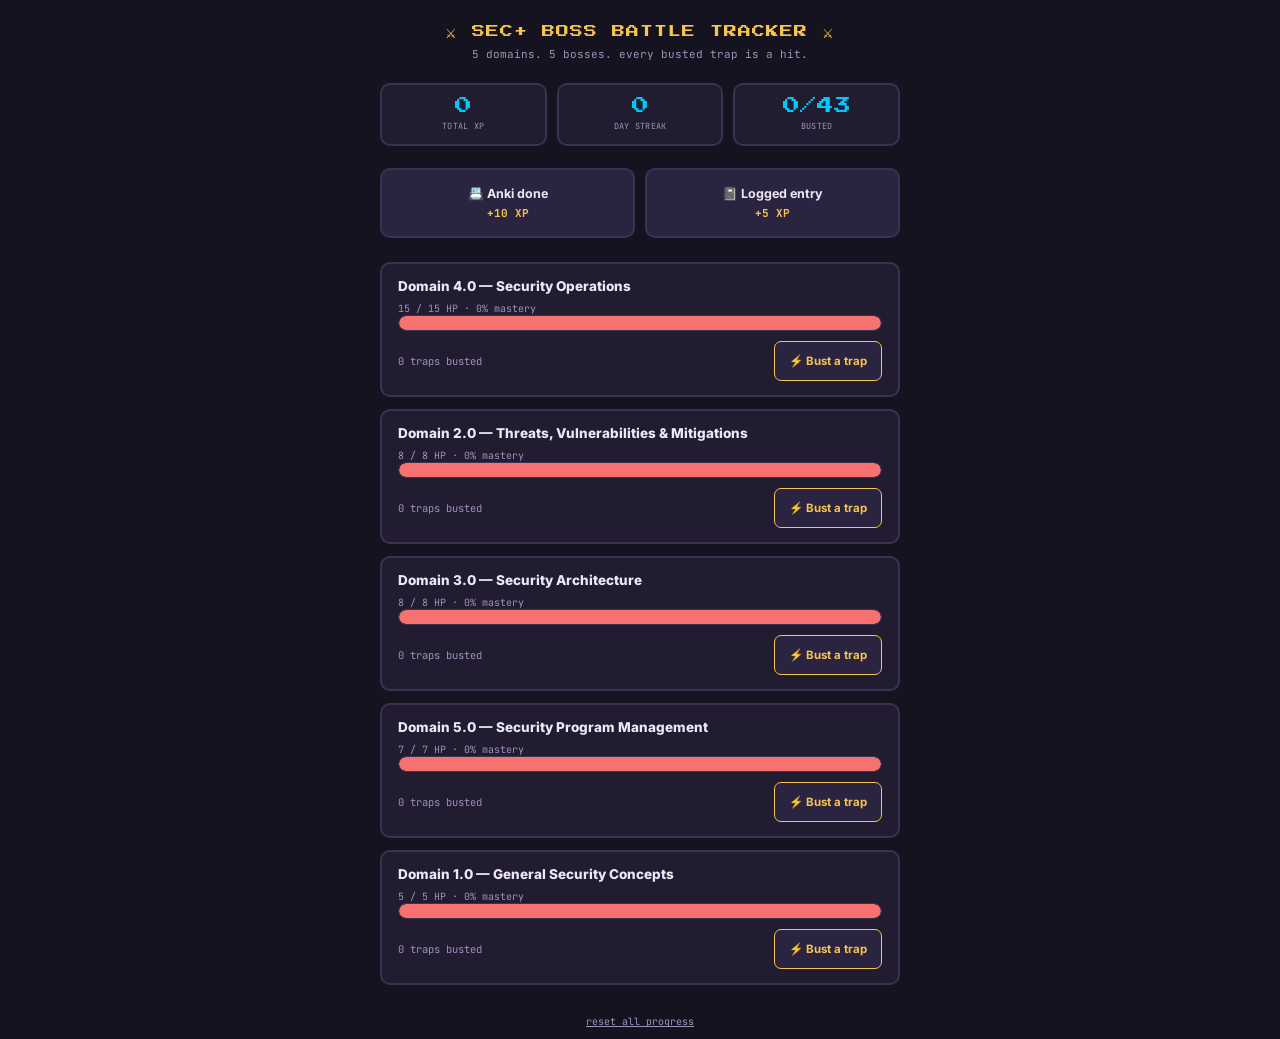
==== boss-tracker/index.html @ 610dfc8f "Add Sec+ Boss Battle Tracker PWA" ====
<!DOCTYPE html>
<html lang="en">
<head>
<meta charset="UTF-8">
<meta name="viewport" content="width=device-width, initial-scale=1, maximum-scale=1, user-scalable=no">
<meta name="theme-color" content="#161320">
<meta name="apple-mobile-web-app-capable" content="yes">
<meta name="apple-mobile-web-app-status-bar-style" content="black-translucent">
<meta name="apple-mobile-web-app-title" content="Sec+ Bosses">
<link rel="manifest" href="manifest.json">
<link rel="apple-touch-icon" href="icon-192.png">
<title>Sec+ Boss Battle Tracker</title>
<style>
  @import url('https://fonts.googleapis.com/css2?family=Press+Start+2P&family=JetBrains+Mono:wght@400;500;700&family=Inter:wght@400;600;700;800&display=swap');

  :root{
    --bg-deep:#161320;
    --panel:#211c30;
    --panel-raised:#2b2440;
    --line:#3a3153;
    --text:#ece7f7;
    --text-dim:#9d93bb;
    --gold:#f5c451;
    --cyan:#00c8ff;
    --hp-green:#4ade80;
    --hp-yellow:#facc15;
    --hp-red:#f87171;
    --pixel:'Press Start 2P', monospace;
    --mono:'JetBrains Mono', monospace;
    --sans:'Inter', sans-serif;
  }
  *{box-sizing:border-box; -webkit-tap-highlight-color:transparent;}
  html,body{height:100%;}
  body{
    margin:0; background:var(--bg-deep); color:var(--text); font-family:var(--sans);
    padding:20px 14px calc(20px + env(safe-area-inset-bottom));
    overscroll-behavior:none;
  }

  .frame{max-width:520px; margin:0 auto;}
  .title{
    font-family:var(--pixel); font-size:13px; color:var(--gold); text-align:center;
    letter-spacing:1px; margin-bottom:4px; line-height:1.8;
  }
  .subtitle{text-align:center; font-family:var(--mono); font-size:11px; color:var(--text-dim); margin-bottom:22px;}

  .stat-row{display:flex; gap:10px; margin-bottom:22px;}
  .stat-box{
    flex:1; background:var(--panel); border:2px solid var(--line); border-radius:10px;
    padding:12px 6px; text-align:center;
  }
  .stat-box .num{font-family:var(--pixel); font-size:17px; color:var(--cyan);}
  .stat-box .lbl{font-family:var(--mono); font-size:8.5px; color:var(--text-dim); margin-top:6px; text-transform:uppercase; letter-spacing:.3px;}

  .actions{display:flex; gap:10px; margin-bottom:24px;}
  .action-btn{
    flex:1; background:var(--panel-raised); border:2px solid var(--line); border-radius:10px;
    color:var(--text); font-family:var(--sans); font-weight:700; font-size:12.5px; padding:16px 8px; cursor:pointer;
    min-height:64px;
  }
  .action-btn:active{border-color:var(--gold); transform:scale(.98);}
  .action-btn .plus{color:var(--gold); font-family:var(--mono); font-size:11px; display:block; margin-top:5px;}

  .boss-list{display:flex; flex-direction:column; gap:12px;}
  .boss{
    background:var(--panel); border:2px solid var(--line); border-radius:10px; padding:14px 16px;
  }
  .boss-head{display:flex; justify-content:space-between; align-items:baseline; margin-bottom:8px; flex-wrap:wrap; gap:6px;}
  .boss-name{font-family:var(--sans); font-weight:800; font-size:13.5px;}
  .boss-sub{font-family:var(--mono); font-size:10px; color:var(--text-dim);}
  .hp-track{
    width:100%; height:16px; background:#120f1c; border-radius:8px; overflow:hidden; border:1px solid var(--line);
    margin-bottom:10px;
  }
  .hp-fill{height:100%; transition:width .4s ease; border-radius:8px;}
  .boss-controls{display:flex; justify-content:space-between; align-items:center;}
  .hp-text{font-family:var(--mono); font-size:10.5px; color:var(--text-dim);}
  .bust-btn{
    background:var(--panel-raised); border:1px solid var(--gold); color:var(--gold); font-family:var(--sans);
    font-weight:700; font-size:11.5px; padding:9px 14px; border-radius:7px; cursor:pointer; min-height:40px;
  }
  .bust-btn:active{background:var(--gold); color:#231a0a;}
  .bust-btn:disabled{opacity:.35; border-color:var(--line); color:var(--text-dim); background:transparent;}
  .defeated-tag{font-family:var(--pixel); font-size:8.5px; color:var(--hp-green); letter-spacing:1px;}

  .flash{animation:flashPulse .5s ease;}
  @keyframes flashPulse{
    0%{box-shadow:0 0 0 0 rgba(245,196,81,.6);}
    100%{box-shadow:0 0 0 12px rgba(245,196,81,0);}
  }

  .reset-row{text-align:center; margin-top:24px; padding-bottom:10px;}
  .reset-link{font-family:var(--mono); font-size:10px; color:var(--text-dim); background:none; border:none; cursor:pointer; text-decoration:underline;}

  .toast{
    position:fixed; bottom:24px; left:50%; transform:translateX(-50%) translateY(20px); opacity:0;
    background:var(--panel-raised); border:2px solid var(--gold); color:var(--gold); font-family:var(--pixel);
    font-size:9.5px; padding:12px 16px; border-radius:8px; transition:.25s; pointer-events:none; z-index:100;
    max-width:88%; text-align:center;
  }
  .toast.show{opacity:1; transform:translateX(-50%) translateY(0);}
</style>
</head>
<body>
<div class="frame">
  <div class="title">⚔ SEC+ BOSS BATTLE TRACKER ⚔</div>
  <div class="subtitle">5 domains. 5 bosses. every busted trap is a hit.</div>

  <div class="stat-row">
    <div class="stat-box"><div class="num" id="xpTotal">0</div><div class="lbl">Total XP</div></div>
    <div class="stat-box"><div class="num" id="streakNum">0</div><div class="lbl">Day Streak</div></div>
    <div class="stat-box"><div class="num" id="bustedTotal">0/43</div><div class="lbl">Busted</div></div>
  </div>

  <div class="actions">
    <button class="action-btn" onclick="logAction('anki')">📇 Anki done<span class="plus">+10 XP</span></button>
    <button class="action-btn" onclick="logAction('obsidian')">📓 Logged entry<span class="plus">+5 XP</span></button>
  </div>

  <div class="boss-list" id="bossList"></div>

  <div class="reset-row">
    <button class="reset-link" onclick="resetProgress()">reset all progress</button>
  </div>
</div>

<div class="toast" id="toast"></div>

<script>
const BOSSES = [
  {id:'d4', name:'Domain 4.0 — Security Operations', maxHp:15},
  {id:'d2', name:'Domain 2.0 — Threats, Vulnerabilities & Mitigations', maxHp:8},
  {id:'d3', name:'Domain 3.0 — Security Architecture', maxHp:8},
  {id:'d5', name:'Domain 5.0 — Security Program Management', maxHp:7},
  {id:'d1', name:'Domain 1.0 — General Security Concepts', maxHp:5},
];

const STORAGE_KEY = 'secplus-boss-tracker-state';

let state = {
  xp: 0,
  busted: {d4:0, d2:0, d3:0, d5:0, d1:0},
  logDates: []
};

function loadState(){
  try{
    const raw = localStorage.getItem(STORAGE_KEY);
    if(raw) state = JSON.parse(raw);
  }catch(e){ /* first run, no saved state */ }
  render();
}
function saveState(){
  try{
    localStorage.setItem(STORAGE_KEY, JSON.stringify(state));
  }catch(e){ console.error('save failed', e); }
}

function todayStr(){ return new Date().toISOString().slice(0,10); }

function computeStreak(){
  if(state.logDates.length === 0) return 0;
  const dates = [...new Set(state.logDates)].sort().reverse();
  let streak = 0;
  let cursor = new Date();
  for(let i=0;i<dates.length;i++){
    const expected = cursor.toISOString().slice(0,10);
    if(dates[i] === expected){
      streak++;
      cursor.setDate(cursor.getDate()-1);
    } else {
      break;
    }
  }
  return streak;
}

function showToast(msg){
  const t = document.getElementById('toast');
  t.textContent = msg;
  t.classList.add('show');
  setTimeout(()=>t.classList.remove('show'), 1500);
}

function logAction(type){
  const xpGain = type === 'anki' ? 10 : 5;
  state.xp += xpGain;
  state.logDates.push(todayStr());
  saveState();
  render();
  showToast(`+${xpGain} XP EARNED`);
  if(navigator.vibrate) navigator.vibrate(15);
}

function bustTrap(bossId){
  const boss = BOSSES.find(b=>b.id===bossId);
  if(state.busted[bossId] < boss.maxHp){
    state.busted[bossId]++;
    state.xp += 3;
    saveState();
    render(true, bossId);
    showToast('TRAP BUSTED! +3 XP');
    if(navigator.vibrate) navigator.vibrate([15,30,15]);
  }
}

function resetProgress(){
  if(!confirm('Reset all XP, streak, and boss progress? This cannot be undone.')) return;
  state = { xp:0, busted:{d4:0,d2:0,d3:0,d5:0,d1:0}, logDates:[] };
  saveState();
  render();
}

function hpColor(pct){
  if(pct >= 60) return 'var(--hp-red)';
  if(pct >= 25) return 'var(--hp-yellow)';
  return 'var(--hp-green)';
}

function render(flash, flashBoss){
  document.getElementById('xpTotal').textContent = state.xp;
  document.getElementById('streakNum').textContent = computeStreak();
  const totalBusted = Object.values(state.busted).reduce((a,b)=>a+b,0);
  const totalMax = BOSSES.reduce((a,b)=>a+b.maxHp,0);
  document.getElementById('bustedTotal').textContent = `${totalBusted}/${totalMax}`;

  const list = document.getElementById('bossList');
  list.innerHTML = '';
  BOSSES.forEach(boss=>{
    const busted = state.busted[boss.id];
    const hpRemaining = boss.maxHp - busted;
    const pctRemaining = (hpRemaining / boss.maxHp) * 100;
    const defeated = hpRemaining <= 0;

    const div = document.createElement('div');
    div.className = 'boss' + (flashBoss === boss.id ? ' flash' : '');
    div.innerHTML = `
      <div class="boss-head">
        <span class="boss-name">${boss.name}</span>
        ${defeated ? '<span class="defeated-tag">DEFEATED</span>' : ''}
      </div>
      <div class="boss-sub">${hpRemaining} / ${boss.maxHp} HP · ${Math.round((busted/boss.maxHp)*100)}% mastery</div>
      <div class="hp-track"><div class="hp-fill" style="width:${pctRemaining}%; background:${hpColor(pctRemaining)}"></div></div>
      <div class="boss-controls">
        <span class="hp-text">${busted} traps busted</span>
        <button class="bust-btn" ${defeated?'disabled':''} onclick="bustTrap('${boss.id}')">⚡ Bust a trap</button>
      </div>
    `;
    list.appendChild(div);
  });
}

loadState();

if('serviceWorker' in navigator){
  window.addEventListener('load', ()=>{
    navigator.serviceWorker.register('sw.js').catch(()=>{});
  });
}
</script>
</body>
</html>
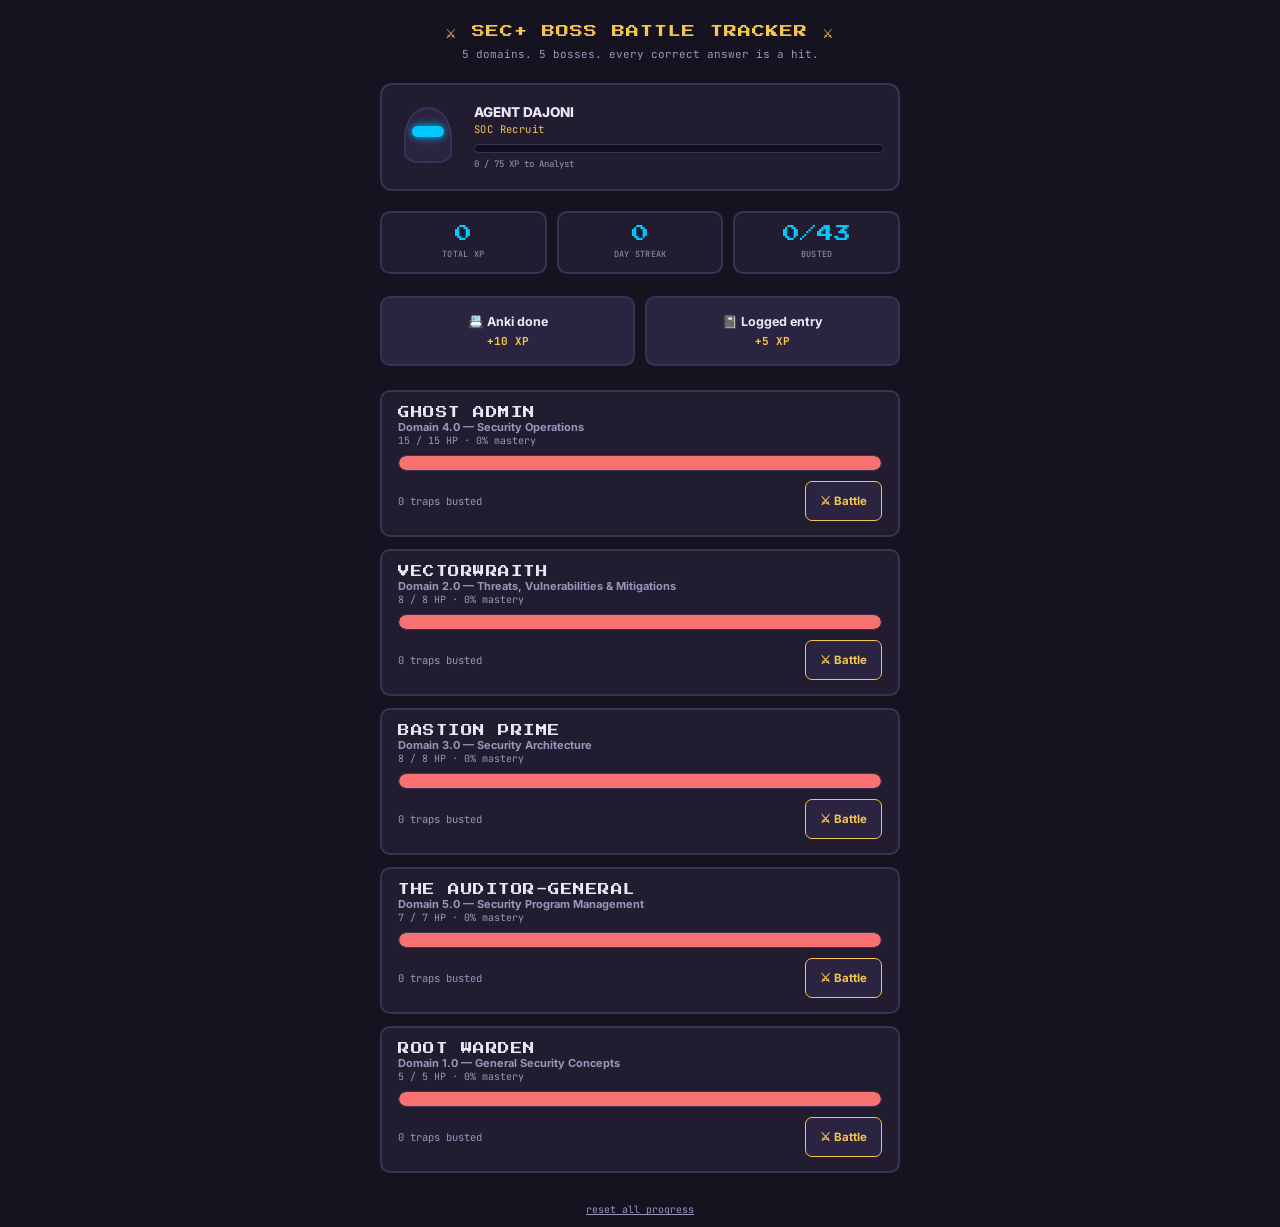
==== commit cf6b3c46: "Add character, named bosses, and quiz-driven battle mode - question_bank.json: 90 SY0-701 practice q" ====
--- a/boss-tracker/index.html
+++ b/boss-tracker/index.html
@@ -44,6 +44,47 @@
   }
   .subtitle{text-align:center; font-family:var(--mono); font-size:11px; color:var(--text-dim); margin-bottom:22px;}
 
+  /* ---------- Character panel ---------- */
+  .char-panel{
+    display:flex; align-items:center; gap:14px; background:var(--panel); border:2px solid var(--line);
+    border-radius:12px; padding:14px; margin-bottom:20px;
+  }
+  .avatar-wrap{width:64px; height:76px; position:relative; flex-shrink:0;}
+  .avatar{width:100%; height:100%; position:relative;}
+  .avatar .cape{
+    position:absolute; top:12px; left:-8px; width:80px; height:58px;
+    background:linear-gradient(180deg, var(--gold), rgba(245,196,81,0));
+    clip-path:polygon(22% 0%, 78% 0%, 100% 100%, 0% 100%);
+    opacity:0; transition:opacity .35s; z-index:0;
+  }
+  .avatar .hood{
+    position:absolute; top:8px; left:8px; width:48px; height:56px; background:var(--panel-raised);
+    border:2px solid var(--line); border-radius:24px 24px 14px 14px / 30px 30px 10px 10px; z-index:1;
+  }
+  .avatar .visor{
+    position:absolute; top:27px; left:16px; width:32px; height:11px; background:var(--cyan);
+    border-radius:6px; box-shadow:0 0 8px var(--cyan); z-index:2; transition:.3s;
+  }
+  .avatar .badge{
+    position:absolute; bottom:15px; left:26px; width:12px; height:12px; background:var(--gold);
+    border-radius:2px; transform:rotate(45deg); opacity:0; box-shadow:0 0 6px var(--gold); z-index:2; transition:.3s;
+  }
+  .avatar.rank-analyst .badge,
+  .avatar.rank-sentinel .badge,
+  .avatar.rank-full .badge{opacity:1;}
+  .avatar.rank-sentinel .cape,
+  .avatar.rank-full .cape{opacity:.85;}
+  .avatar.rank-sentinel .visor{background:var(--gold); box-shadow:0 0 10px var(--gold);}
+  .avatar.rank-full .visor{background:var(--hp-green); box-shadow:0 0 12px var(--hp-green);}
+  .avatar.rank-full .cape{opacity:1;}
+
+  .char-info{flex:1; min-width:0;}
+  .char-name{font-family:var(--sans); font-weight:800; font-size:13.5px;}
+  .char-rank{font-family:var(--mono); font-size:10.5px; color:var(--gold); margin-top:2px; margin-bottom:8px; letter-spacing:.4px;}
+  .xp-track{width:100%; height:9px; background:#120f1c; border-radius:5px; overflow:hidden; border:1px solid var(--line);}
+  .xp-fill{height:100%; background:var(--cyan); transition:width .4s ease;}
+  .xp-caption{font-family:var(--mono); font-size:9px; color:var(--text-dim); margin-top:5px;}
+
   .stat-row{display:flex; gap:10px; margin-bottom:22px;}
   .stat-box{
     flex:1; background:var(--panel); border:2px solid var(--line); border-radius:10px;
@@ -63,11 +104,13 @@
 
   .boss-list{display:flex; flex-direction:column; gap:12px;}
   .boss{
-    background:var(--panel); border:2px solid var(--line); border-radius:10px; padding:14px 16px;
-  }
-  .boss-head{display:flex; justify-content:space-between; align-items:baseline; margin-bottom:8px; flex-wrap:wrap; gap:6px;}
-  .boss-name{font-family:var(--sans); font-weight:800; font-size:13.5px;}
-  .boss-sub{font-family:var(--mono); font-size:10px; color:var(--text-dim);}
+    background:var(--panel); border:2px solid var(--line); border-radius:10px; padding:14px 16px; cursor:pointer;
+  }
+  .boss:active{border-color:var(--gold);}
+  .boss-head{display:flex; justify-content:space-between; align-items:baseline; margin-bottom:2px; flex-wrap:wrap; gap:6px;}
+  .boss-title{font-family:var(--pixel); font-weight:400; font-size:11.5px; color:var(--text); letter-spacing:.5px;}
+  .boss-name{font-family:var(--sans); font-weight:700; font-size:11px; color:var(--text-dim);}
+  .boss-sub{font-family:var(--mono); font-size:10px; color:var(--text-dim); margin-bottom:8px;}
   .hp-track{
     width:100%; height:16px; background:#120f1c; border-radius:8px; overflow:hidden; border:1px solid var(--line);
     margin-bottom:10px;
@@ -80,7 +123,6 @@
     font-weight:700; font-size:11.5px; padding:9px 14px; border-radius:7px; cursor:pointer; min-height:40px;
   }
   .bust-btn:active{background:var(--gold); color:#231a0a;}
-  .bust-btn:disabled{opacity:.35; border-color:var(--line); color:var(--text-dim); background:transparent;}
   .defeated-tag{font-family:var(--pixel); font-size:8.5px; color:var(--hp-green); letter-spacing:1px;}
 
   .flash{animation:flashPulse .5s ease;}
@@ -99,12 +141,92 @@
     max-width:88%; text-align:center;
   }
   .toast.show{opacity:1; transform:translateX(-50%) translateY(0);}
+
+  /* ---------- Battle modal ---------- */
+  .modal-overlay{
+    position:fixed; inset:0; background:rgba(10,8,16,.86); display:flex; align-items:center; justify-content:center;
+    z-index:200; padding:16px; opacity:0; pointer-events:none; transition:opacity .2s;
+  }
+  .modal-overlay.show{opacity:1; pointer-events:auto;}
+  .battle-modal{
+    background:var(--panel); border:2px solid var(--gold); border-radius:14px; max-width:480px; width:100%;
+    max-height:88vh; overflow-y:auto; padding:20px; position:relative;
+  }
+  .modal-close{
+    position:absolute; top:10px; right:10px; background:none; border:none; color:var(--text-dim);
+    font-family:var(--mono); font-size:18px; cursor:pointer; padding:6px 10px; line-height:1;
+  }
+  .modal-close:active{color:var(--gold);}
+
+  .battle-boss-title{font-family:var(--pixel); font-size:13px; color:var(--gold); margin-bottom:6px; padding-right:24px;}
+  .battle-boss-sub{font-family:var(--mono); font-size:10px; color:var(--text-dim); margin-bottom:16px;}
+  .battle-hp-track{width:100%; height:14px; background:#120f1c; border-radius:7px; overflow:hidden; border:1px solid var(--line); margin-bottom:18px;}
+  .battle-hp-fill{height:100%; transition:width .4s ease;}
+
+  .flavor-text{font-family:var(--sans); font-size:13.5px; line-height:1.6; color:var(--text); margin-bottom:20px; font-style:italic;}
+  .engage-btn{
+    width:100%; background:var(--gold); color:#231a0a; border:none; border-radius:9px; font-family:var(--sans);
+    font-weight:800; font-size:13.5px; padding:14px; cursor:pointer;
+  }
+  .engage-btn:active{transform:scale(.98);}
+
+  .q-text{font-family:var(--sans); font-weight:700; font-size:14px; line-height:1.5; margin-bottom:16px;}
+  .q-options{display:flex; flex-direction:column; gap:9px;}
+  .q-opt{
+    background:var(--panel-raised); border:2px solid var(--line); border-radius:9px; color:var(--text);
+    font-family:var(--sans); font-size:12.5px; text-align:left; padding:12px 14px; cursor:pointer; min-height:44px;
+  }
+  .q-opt:active{border-color:var(--gold);}
+  .q-opt.correct{border-color:var(--hp-green); background:rgba(74,222,128,.12); color:var(--hp-green);}
+  .q-opt.incorrect{border-color:var(--hp-red); background:rgba(248,113,113,.12); color:var(--hp-red);}
+  .q-opt:disabled{cursor:default;}
+  .q-meta{font-family:var(--mono); font-size:9.5px; color:var(--text-dim); margin-top:14px; text-align:center;}
+
+  .defeat-banner{
+    font-family:var(--pixel); font-size:12px; color:var(--hp-green); text-align:center; letter-spacing:1px;
+    border:2px solid var(--hp-green); border-radius:9px; padding:14px; margin-bottom:16px; background:rgba(74,222,128,.08);
+  }
+  .briefing-head{
+    font-family:var(--pixel); font-size:10.5px; letter-spacing:.5px; margin-bottom:10px;
+  }
+  .briefing-head.hit{color:var(--hp-green);}
+  .briefing-head.miss{color:var(--hp-red);}
+  .briefing-card{
+    background:var(--panel-raised); border:1px solid var(--line); border-radius:10px; padding:14px 16px; margin-bottom:18px;
+  }
+  .briefing-lede{font-family:var(--sans); font-size:12px; color:var(--text-dim); font-style:italic; margin-bottom:10px;}
+  .briefing-answer{font-family:var(--mono); font-size:11px; color:var(--gold); margin-bottom:8px;}
+  .briefing-why{font-family:var(--sans); font-size:13px; line-height:1.55;}
+  .xp-pill{
+    display:inline-block; font-family:var(--mono); font-size:10.5px; color:var(--cyan); background:rgba(0,200,255,.1);
+    border:1px solid var(--cyan); border-radius:20px; padding:4px 10px; margin-bottom:14px;
+  }
+  .continue-btn{
+    width:100%; background:var(--panel-raised); border:2px solid var(--gold); color:var(--gold); border-radius:9px;
+    font-family:var(--sans); font-weight:800; font-size:13px; padding:13px; cursor:pointer;
+  }
+  .continue-btn:active{background:var(--gold); color:#231a0a;}
 </style>
 </head>
 <body>
 <div class="frame">
   <div class="title">⚔ SEC+ BOSS BATTLE TRACKER ⚔</div>
-  <div class="subtitle">5 domains. 5 bosses. every busted trap is a hit.</div>
+  <div class="subtitle">5 domains. 5 bosses. every correct answer is a hit.</div>
+
+  <div class="char-panel">
+    <div class="avatar-wrap"><div class="avatar" id="avatar">
+      <div class="cape"></div>
+      <div class="hood"></div>
+      <div class="visor"></div>
+      <div class="badge"></div>
+    </div></div>
+    <div class="char-info">
+      <div class="char-name">AGENT DAJONI</div>
+      <div class="char-rank" id="charRank">SOC Recruit</div>
+      <div class="xp-track"><div class="xp-fill" id="xpFill"></div></div>
+      <div class="xp-caption" id="xpCaption"></div>
+    </div>
+  </div>
 
   <div class="stat-row">
     <div class="stat-box"><div class="num" id="xpTotal">0</div><div class="lbl">Total XP</div></div>
@@ -126,29 +248,61 @@
 
 <div class="toast" id="toast"></div>
 
+<div class="modal-overlay" id="battleOverlay">
+  <div class="battle-modal" id="battleModal">
+    <button class="modal-close" onclick="closeBattle()">✕</button>
+    <div id="battleContent"></div>
+  </div>
+</div>
+
 <script>
 const BOSSES = [
-  {id:'d4', name:'Domain 4.0 — Security Operations', maxHp:15},
-  {id:'d2', name:'Domain 2.0 — Threats, Vulnerabilities & Mitigations', maxHp:8},
-  {id:'d3', name:'Domain 3.0 — Security Architecture', maxHp:8},
-  {id:'d5', name:'Domain 5.0 — Security Program Management', maxHp:7},
-  {id:'d1', name:'Domain 1.0 — General Security Concepts', maxHp:5},
+  {id:'d4', domain:'4.0', title:'GHOST ADMIN', domainLabel:'Domain 4.0 — Security Operations', maxHp:15,
+    flavor:"A hijacked administrator account, still carrying valid credentials. It moves through the network like it belongs there — because once, it did."},
+  {id:'d2', domain:'2.0', title:'VECTORWRAITH', domainLabel:'Domain 2.0 — Threats, Vulnerabilities & Mitigations', maxHp:8,
+    flavor:"It has no fixed form — phishing lure, rogue access point, injected packet. Name the vector before it reshapes into the next one."},
+  {id:'d3', domain:'3.0', title:'BASTION PRIME', domainLabel:'Domain 3.0 — Security Architecture', maxHp:8,
+    flavor:"A living fortress built from firewalls, zones, and redundant systems. Every wall is a design decision — find the ones that hold."},
+  {id:'d5', domain:'5.0', title:'THE AUDITOR-GENERAL', domainLabel:'Domain 5.0 — Security Program Management', maxHp:7,
+    flavor:"It carries a risk register in one hand and a compliance checklist in the other. It cannot be intimidated — only satisfied."},
+  {id:'d1', domain:'1.0', title:'ROOT WARDEN', domainLabel:'Domain 1.0 — General Security Concepts', maxHp:5,
+    flavor:"Guardian of the root of trust. Old, foundational, and unwilling to authenticate anything it doesn't recognize."},
 ];
 
+const RANKS = [
+  {title:'SOC Recruit', floor:0,   next:75,  css:'rank-recruit'},
+  {title:'Analyst',     floor:75,  next:200, css:'rank-analyst'},
+  {title:'Sentinel',    floor:200, next:400, css:'rank-sentinel'},
+  {title:'Full Analyst',floor:400, next:null,css:'rank-full'},
+];
+
 const STORAGE_KEY = 'secplus-boss-tracker-state';
-
+const REVIEW_XP = 2;
+const HIT_XP = 5;
+
+let questionBank = [];
 let state = {
   xp: 0,
   busted: {d4:0, d2:0, d3:0, d5:0, d1:0},
-  logDates: []
+  logDates: [],
+  metBosses: {d4:false, d2:false, d3:false, d5:false, d1:false},
+  qstats: {}
 };
+
+let battle = null; // {bossId, queue:[qid,...], pos, currentQid}
 
 function loadState(){
   try{
     const raw = localStorage.getItem(STORAGE_KEY);
-    if(raw) state = JSON.parse(raw);
+    if(raw){
+      const loaded = JSON.parse(raw);
+      state = Object.assign({}, state, loaded);
+      state.busted = Object.assign({d4:0,d2:0,d3:0,d5:0,d1:0}, loaded.busted || {});
+      state.metBosses = Object.assign({d4:false,d2:false,d3:false,d5:false,d1:false}, loaded.metBosses || {});
+      state.qstats = loaded.qstats || {};
+      state.logDates = loaded.logDates || [];
+    }
   }catch(e){ /* first run, no saved state */ }
-  render();
 }
 function saveState(){
   try{
@@ -192,21 +346,12 @@
   if(navigator.vibrate) navigator.vibrate(15);
 }
 
-function bustTrap(bossId){
-  const boss = BOSSES.find(b=>b.id===bossId);
-  if(state.busted[bossId] < boss.maxHp){
-    state.busted[bossId]++;
-    state.xp += 3;
-    saveState();
-    render(true, bossId);
-    showToast('TRAP BUSTED! +3 XP');
-    if(navigator.vibrate) navigator.vibrate([15,30,15]);
-  }
-}
-
 function resetProgress(){
   if(!confirm('Reset all XP, streak, and boss progress? This cannot be undone.')) return;
-  state = { xp:0, busted:{d4:0,d2:0,d3:0,d5:0,d1:0}, logDates:[] };
+  state = {
+    xp:0, busted:{d4:0,d2:0,d3:0,d5:0,d1:0}, logDates:[],
+    metBosses:{d4:false,d2:false,d3:false,d5:false,d1:false}, qstats:{}
+  };
   saveState();
   render();
 }
@@ -215,6 +360,24 @@
   if(pct >= 60) return 'var(--hp-red)';
   if(pct >= 25) return 'var(--hp-yellow)';
   return 'var(--hp-green)';
+}
+
+function getRank(xp){
+  let r = RANKS[0];
+  for(const rank of RANKS){ if(xp >= rank.floor) r = rank; }
+  return r;
+}
+
+function renderCharPanel(){
+  const rank = getRank(state.xp);
+  const avatar = document.getElementById('avatar');
+  avatar.className = 'avatar ' + rank.css;
+  document.getElementById('charRank').textContent = rank.title;
+  const fillPct = rank.next ? Math.min(100, ((state.xp - rank.floor) / (rank.next - rank.floor)) * 100) : 100;
+  document.getElementById('xpFill').style.width = fillPct + '%';
+  document.getElementById('xpCaption').textContent = rank.next
+    ? `${state.xp} / ${rank.next} XP to ${RANKS[RANKS.indexOf(rank)+1].title}`
+    : `${state.xp} XP — max rank reached`;
 }
 
 function render(flash, flashBoss){
@@ -223,6 +386,8 @@
   const totalBusted = Object.values(state.busted).reduce((a,b)=>a+b,0);
   const totalMax = BOSSES.reduce((a,b)=>a+b.maxHp,0);
   document.getElementById('bustedTotal').textContent = `${totalBusted}/${totalMax}`;
+
+  renderCharPanel();
 
   const list = document.getElementById('bossList');
   list.innerHTML = '';
@@ -234,23 +399,202 @@
 
     const div = document.createElement('div');
     div.className = 'boss' + (flashBoss === boss.id ? ' flash' : '');
+    div.onclick = ()=>openBattle(boss.id);
     div.innerHTML = `
       <div class="boss-head">
-        <span class="boss-name">${boss.name}</span>
+        <span class="boss-title">${boss.title}</span>
         ${defeated ? '<span class="defeated-tag">DEFEATED</span>' : ''}
       </div>
+      <div class="boss-name">${boss.domainLabel}</div>
       <div class="boss-sub">${hpRemaining} / ${boss.maxHp} HP · ${Math.round((busted/boss.maxHp)*100)}% mastery</div>
       <div class="hp-track"><div class="hp-fill" style="width:${pctRemaining}%; background:${hpColor(pctRemaining)}"></div></div>
       <div class="boss-controls">
         <span class="hp-text">${busted} traps busted</span>
-        <button class="bust-btn" ${defeated?'disabled':''} onclick="bustTrap('${boss.id}')">⚡ Bust a trap</button>
+        <button class="bust-btn" onclick="event.stopPropagation(); openBattle('${boss.id}')">${defeated ? '🗡 Review' : '⚔ Battle'}</button>
       </div>
     `;
     list.appendChild(div);
   });
 }
 
-loadState();
+/* ---------- Battle mode ---------- */
+
+function qstatFor(qid, q){
+  if(!state.qstats[qid]){
+    state.qstats[qid] = { box: q.gotRightAttempt1 ? 1 : 0, streak:0, seen:0, right:0, wrong:0 };
+  }
+  return state.qstats[qid];
+}
+
+function buildQueue(bossId){
+  const boss = BOSSES.find(b=>b.id===bossId);
+  const questions = questionBank.filter(q=>q.domain===boss.domain);
+  questions.forEach(q=>qstatFor(q.id, q));
+  const sorted = [...questions].sort((a,b)=>{
+    const sa = state.qstats[a.id], sb = state.qstats[b.id];
+    if(sa.box !== sb.box) return sa.box - sb.box;
+    if(sa.seen !== sb.seen) return sa.seen - sb.seen;
+    return Math.random() - 0.5;
+  });
+  return sorted.map(q=>q.id);
+}
+
+function openBattle(bossId){
+  const boss = BOSSES.find(b=>b.id===bossId);
+  battle = { bossId, queue: [], pos: 0, shuffledOptions: null };
+  document.getElementById('battleOverlay').classList.add('show');
+  if(!state.metBosses[bossId]){
+    renderIntroScreen(boss);
+  } else {
+    startBattleQuestions(bossId);
+  }
+}
+
+function renderIntroScreen(boss){
+  const hpRemaining = boss.maxHp - state.busted[boss.id];
+  const pct = (hpRemaining / boss.maxHp) * 100;
+  document.getElementById('battleContent').innerHTML = `
+    <div class="battle-boss-title">${boss.title}</div>
+    <div class="battle-boss-sub">${boss.domainLabel}</div>
+    <div class="battle-hp-track"><div class="battle-hp-fill" style="width:${pct}%; background:${hpColor(pct)}"></div></div>
+    <div class="flavor-text">${boss.flavor}</div>
+    <button class="engage-btn" onclick="startBattleQuestions('${boss.id}')">⚔ ENGAGE</button>
+  `;
+}
+
+function startBattleQuestions(bossId){
+  state.metBosses[bossId] = true;
+  saveState();
+  battle.queue = buildQueue(bossId);
+  battle.pos = 0;
+  renderQuestionScreen();
+}
+
+function renderQuestionScreen(){
+  const boss = BOSSES.find(b=>b.id===battle.bossId);
+  if(battle.pos >= battle.queue.length){
+    battle.queue = buildQueue(battle.bossId);
+    battle.pos = 0;
+  }
+  const qid = battle.queue[battle.pos];
+  const q = questionBank.find(x=>x.id===qid);
+  battle.currentQid = qid;
+
+  const opts = [...q.options];
+  for(let i=opts.length-1;i>0;i--){
+    const j = Math.floor(Math.random()*(i+1));
+    [opts[i],opts[j]] = [opts[j],opts[i]];
+  }
+  battle.shuffledOptions = opts;
+
+  const hpRemaining = boss.maxHp - state.busted[boss.id];
+  const pct = (hpRemaining / boss.maxHp) * 100;
+  const defeated = hpRemaining <= 0;
+
+  document.getElementById('battleContent').innerHTML = `
+    <div class="battle-boss-title">${boss.title}${defeated ? ' · <span style="color:var(--hp-green)">DEFEATED</span>' : ''}</div>
+    <div class="battle-boss-sub">${boss.domainLabel} — ${hpRemaining}/${boss.maxHp} HP${defeated ? ' (review mode)' : ''}</div>
+    <div class="battle-hp-track"><div class="battle-hp-fill" style="width:${pct}%; background:${hpColor(pct)}"></div></div>
+    <div class="q-text">${q.question}</div>
+    <div class="q-options" id="qOptions">
+      ${opts.map((o,i)=>`<button class="q-opt" data-idx="${i}" onclick="answerQuestion(${i})">${o}</button>`).join('')}
+    </div>
+    <div class="q-meta">${state.qstats[qid].box >= 2 ? 'mastered · spaced review' : state.qstats[qid].box === 1 ? 'review queue' : 'priority target'}</div>
+  `;
+}
+
+function answerQuestion(idx){
+  const boss = BOSSES.find(b=>b.id===battle.bossId);
+  const q = questionBank.find(x=>x.id===battle.currentQid);
+  const chosen = battle.shuffledOptions[idx];
+  const correct = chosen === q.answer;
+  const stat = state.qstats[q.id];
+
+  document.querySelectorAll('#qOptions .q-opt').forEach(btn=>{
+    btn.disabled = true;
+    if(btn.textContent === q.answer) btn.classList.add('correct');
+    else if(btn.dataset.idx == idx && !correct) btn.classList.add('incorrect');
+  });
+
+  stat.seen++;
+  const wasDefeatedAlready = state.busted[boss.id] >= boss.maxHp;
+  let xpGain = 0;
+  let justDefeated = false;
+
+  if(correct){
+    stat.right++;
+    stat.streak++;
+    stat.box = stat.streak >= 2 ? 2 : 1;
+    if(!wasDefeatedAlready){
+      state.busted[boss.id]++;
+      xpGain = HIT_XP;
+      if(state.busted[boss.id] >= boss.maxHp) justDefeated = true;
+    } else {
+      xpGain = REVIEW_XP;
+    }
+  } else {
+    stat.wrong++;
+    stat.streak = 0;
+    stat.box = 0;
+    const requeueAt = Math.min(battle.pos + 4, battle.queue.length);
+    battle.queue.splice(requeueAt, 0, q.id);
+  }
+
+  state.xp += xpGain;
+  saveState();
+
+  setTimeout(()=>renderBriefing(q, correct, xpGain, justDefeated), 550);
+}
+
+function renderBriefing(q, correct, xpGain, justDefeated){
+  const boss = BOSSES.find(b=>b.id===battle.bossId);
+  const lede = correct
+    ? `You pierce ${boss.title}'s defenses. Recovered logs confirm:`
+    : `Your strike goes wide, but as ${boss.title} retaliates, fragments of intel spill loose:`;
+
+  document.getElementById('battleContent').innerHTML = `
+    ${justDefeated ? `<div class="defeat-banner">🏆 ${boss.title} DEFEATED</div>` : ''}
+    <div class="briefing-head ${correct ? 'hit' : 'miss'}">${correct ? '◆ HIT LANDED — INTEL EXTRACTED ◆' : '◆ MISS — INTEL LEAKED ANYWAY ◆'}</div>
+    ${xpGain > 0 ? `<div class="xp-pill">+${xpGain} XP</div>` : ''}
+    <div class="briefing-card">
+      <div class="briefing-lede">${lede}</div>
+      ${!correct ? `<div class="briefing-answer">Correct answer: ${q.answer}</div>` : ''}
+      <div class="briefing-why">${q.why}</div>
+    </div>
+    <button class="continue-btn" onclick="nextQuestion()">Continue ▶</button>
+  `;
+
+  render();
+}
+
+function nextQuestion(){
+  battle.pos++;
+  renderQuestionScreen();
+}
+
+function closeBattle(){
+  document.getElementById('battleOverlay').classList.remove('show');
+  battle = null;
+  render();
+}
+
+/* ---------- Boot ---------- */
+
+async function loadQuestionBank(){
+  try{
+    const res = await fetch('./question_bank.json');
+    questionBank = await res.json();
+  }catch(e){
+    console.error('failed to load question_bank.json', e);
+    questionBank = [];
+  }
+}
+
+(async function init(){
+  loadState();
+  await loadQuestionBank();
+  render();
+})();
 
 if('serviceWorker' in navigator){
   window.addEventListener('load', ()=>{
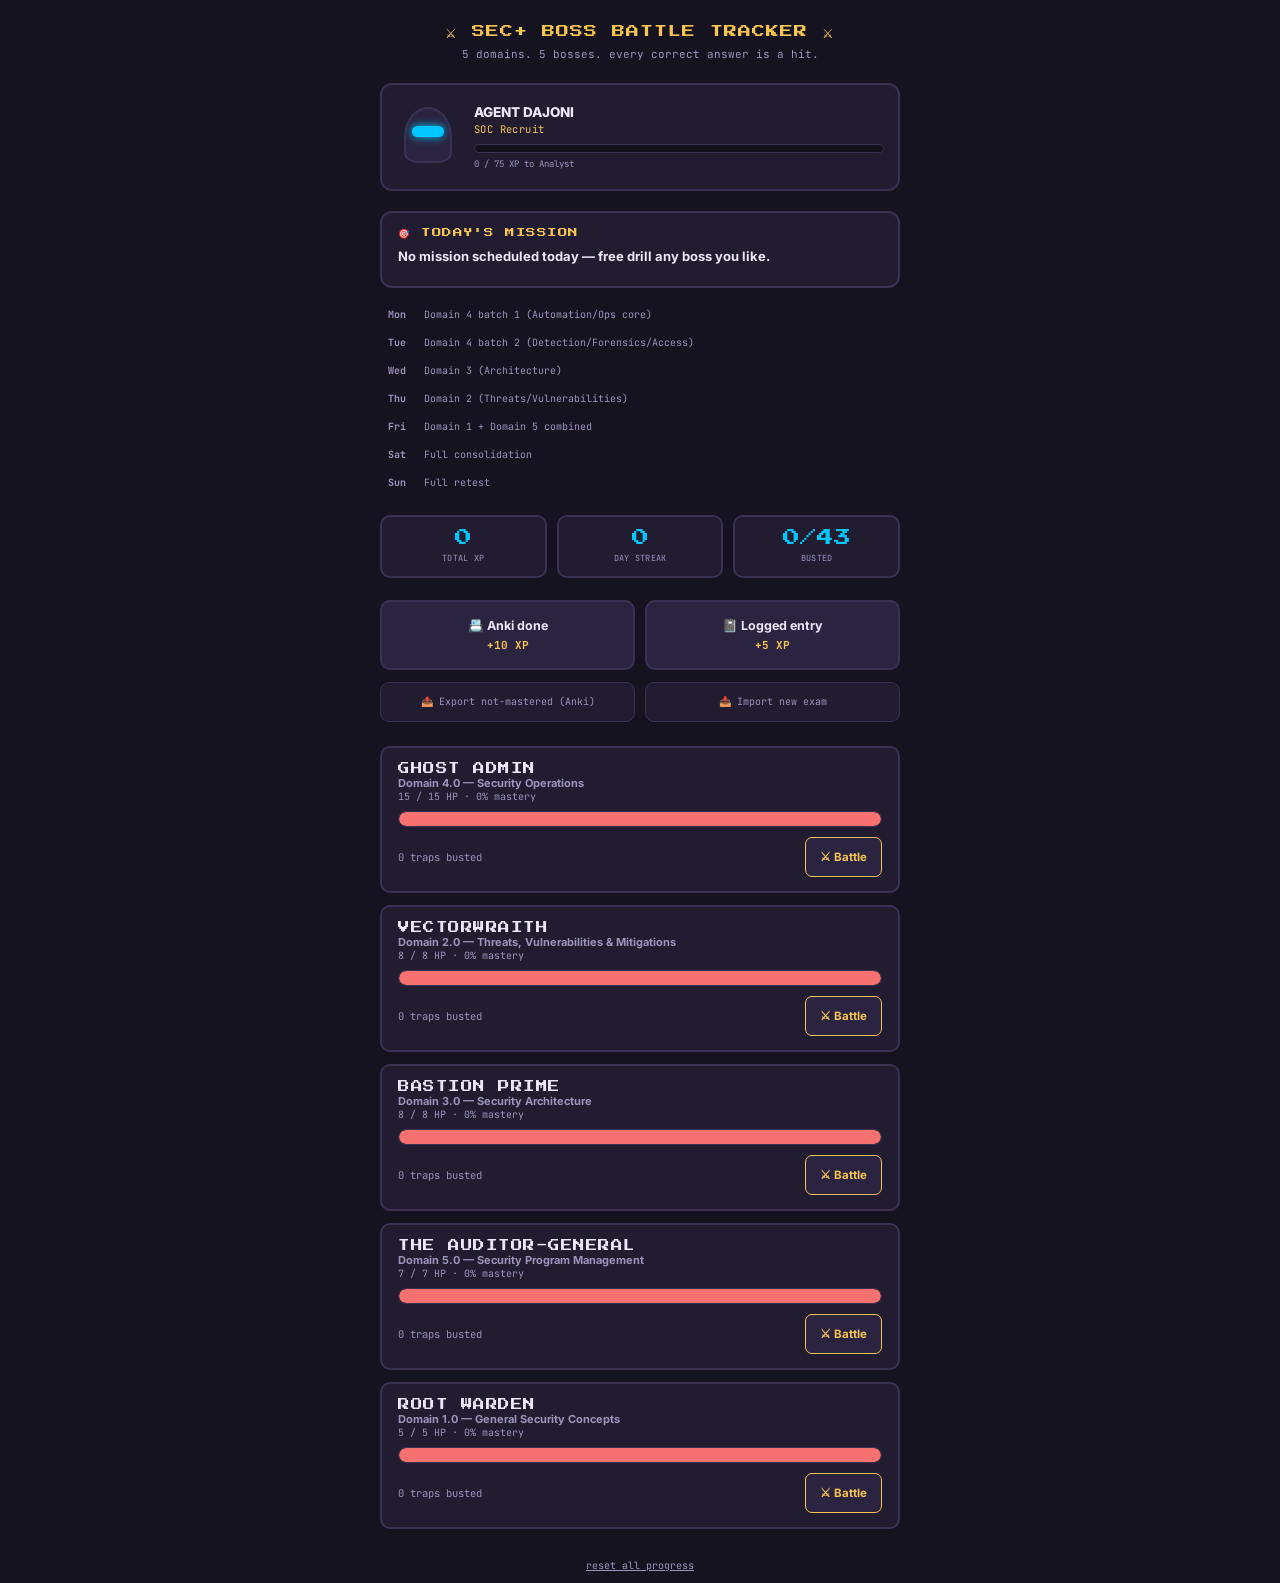
==== commit 2b324ac9: "Add Daily Quests, Anki export, exam import, and fix timezone bug - Daily Quest system: parses week1_" ====
--- a/boss-tracker/index.html
+++ b/boss-tracker/index.html
@@ -85,6 +85,27 @@
   .xp-fill{height:100%; background:var(--cyan); transition:width .4s ease;}
   .xp-caption{font-family:var(--mono); font-size:9px; color:var(--text-dim); margin-top:5px;}
 
+  /* ---------- Daily quests ---------- */
+  .mission-card{background:var(--panel); border:2px solid var(--gold); border-radius:12px; padding:14px 16px; margin-bottom:14px;}
+  .mission-card.done{border-color:var(--hp-green);}
+  .mission-card.empty{border-color:var(--line);}
+  .mission-label{font-family:var(--pixel); font-size:9.5px; color:var(--gold); letter-spacing:.5px; margin-bottom:8px;}
+  .mission-card.done .mission-label{color:var(--hp-green);}
+  .mission-title{font-family:var(--sans); font-weight:700; font-size:13px; margin-bottom:6px; line-height:1.4;}
+  .mission-topics, .mission-target{font-family:var(--mono); font-size:10px; color:var(--text-dim); margin-bottom:4px;}
+  .mission-track{width:100%; height:8px; background:#120f1c; border-radius:5px; overflow:hidden; border:1px solid var(--line); margin-top:8px;}
+  .mission-fill{height:100%; background:var(--gold); transition:width .4s ease;}
+  .mission-card.done .mission-fill{background:var(--hp-green);}
+  .mission-caption{font-family:var(--mono); font-size:9px; color:var(--text-dim); margin-top:6px;}
+
+  .week-list{display:flex; flex-direction:column; gap:3px; margin-bottom:20px;}
+  .week-row{display:flex; align-items:center; gap:8px; font-family:var(--mono); font-size:10px; color:var(--text-dim); padding:6px 8px; border-radius:6px;}
+  .week-row.today{background:var(--panel-raised); color:var(--text);}
+  .week-row.done{color:var(--hp-green);}
+  .week-day{width:28px; flex-shrink:0; font-weight:700;}
+  .week-label{flex:1; overflow:hidden; text-overflow:ellipsis; white-space:nowrap;}
+  .week-check{flex-shrink:0; width:16px; text-align:center;}
+
   .stat-row{display:flex; gap:10px; margin-bottom:22px;}
   .stat-box{
     flex:1; background:var(--panel); border:2px solid var(--line); border-radius:10px;
@@ -93,7 +114,7 @@
   .stat-box .num{font-family:var(--pixel); font-size:17px; color:var(--cyan);}
   .stat-box .lbl{font-family:var(--mono); font-size:8.5px; color:var(--text-dim); margin-top:6px; text-transform:uppercase; letter-spacing:.3px;}
 
-  .actions{display:flex; gap:10px; margin-bottom:24px;}
+  .actions{display:flex; gap:10px; margin-bottom:12px;}
   .action-btn{
     flex:1; background:var(--panel-raised); border:2px solid var(--line); border-radius:10px;
     color:var(--text); font-family:var(--sans); font-weight:700; font-size:12.5px; padding:16px 8px; cursor:pointer;
@@ -101,6 +122,13 @@
   }
   .action-btn:active{border-color:var(--gold); transform:scale(.98);}
   .action-btn .plus{color:var(--gold); font-family:var(--mono); font-size:11px; display:block; margin-top:5px;}
+
+  .actions2{display:flex; gap:10px; margin-bottom:24px;}
+  .action-btn2{
+    flex:1; background:var(--panel); border:1px solid var(--line); border-radius:9px; color:var(--text-dim);
+    font-family:var(--mono); font-size:10px; padding:11px 8px; cursor:pointer; min-height:40px;
+  }
+  .action-btn2:active{border-color:var(--gold); color:var(--gold);}
 
   .boss-list{display:flex; flex-direction:column; gap:12px;}
   .boss{
@@ -185,6 +213,11 @@
   .defeat-banner{
     font-family:var(--pixel); font-size:12px; color:var(--hp-green); text-align:center; letter-spacing:1px;
     border:2px solid var(--hp-green); border-radius:9px; padding:14px; margin-bottom:16px; background:rgba(74,222,128,.08);
+  }
+  .quest-banner{
+    font-family:var(--pixel); font-size:10px; color:var(--gold); text-align:center; letter-spacing:.5px;
+    border:2px solid var(--gold); border-radius:9px; padding:12px; margin-bottom:16px; background:rgba(245,196,81,.08);
+    line-height:1.6;
   }
   .briefing-head{
     font-family:var(--pixel); font-size:10.5px; letter-spacing:.5px; margin-bottom:10px;
@@ -228,6 +261,8 @@
     </div>
   </div>
 
+  <div id="questSection"></div>
+
   <div class="stat-row">
     <div class="stat-box"><div class="num" id="xpTotal">0</div><div class="lbl">Total XP</div></div>
     <div class="stat-box"><div class="num" id="streakNum">0</div><div class="lbl">Day Streak</div></div>
@@ -237,6 +272,12 @@
   <div class="actions">
     <button class="action-btn" onclick="logAction('anki')">📇 Anki done<span class="plus">+10 XP</span></button>
     <button class="action-btn" onclick="logAction('obsidian')">📓 Logged entry<span class="plus">+5 XP</span></button>
+  </div>
+
+  <div class="actions2">
+    <button class="action-btn2" onclick="exportAnki()">📤 Export not-mastered (Anki)</button>
+    <button class="action-btn2" onclick="document.getElementById('importFile').click()">📥 Import new exam</button>
+    <input type="file" id="importFile" accept="application/json" style="display:none">
   </div>
 
   <div class="boss-list" id="bossList"></div>
@@ -279,17 +320,29 @@
 const STORAGE_KEY = 'secplus-boss-tracker-state';
 const REVIEW_XP = 2;
 const HIT_XP = 5;
-
+const QUEST_BONUS_XP = 15;
+
+let baseQuestionBank = [];
 let questionBank = [];
+let QUESTS = [];
+
 let state = {
   xp: 0,
   busted: {d4:0, d2:0, d3:0, d5:0, d1:0},
   logDates: [],
   metBosses: {d4:false, d2:false, d3:false, d5:false, d1:false},
-  qstats: {}
+  qstats: {},
+  completedQuests: {},
+  dailyEngagement: {},
+  maxHpOverrides: {},
+  importedQuestions: []
 };
 
-let battle = null; // {bossId, queue:[qid,...], pos, currentQid}
+let battle = null; // {bossId, queue:[qid,...], pos, currentQid, shuffledOptions}
+
+function escapeHtml(str){
+  return String(str).replace(/[&<>"']/g, ch => ({'&':'&amp;','<':'&lt;','>':'&gt;','"':'&quot;',"'":'&#39;'}[ch]));
+}
 
 function loadState(){
   try{
@@ -301,6 +354,10 @@
       state.metBosses = Object.assign({d4:false,d2:false,d3:false,d5:false,d1:false}, loaded.metBosses || {});
       state.qstats = loaded.qstats || {};
       state.logDates = loaded.logDates || [];
+      state.completedQuests = loaded.completedQuests || {};
+      state.dailyEngagement = loaded.dailyEngagement || {};
+      state.maxHpOverrides = loaded.maxHpOverrides || {};
+      state.importedQuestions = loaded.importedQuestions || [];
     }
   }catch(e){ /* first run, no saved state */ }
 }
@@ -310,7 +367,9 @@
   }catch(e){ console.error('save failed', e); }
 }
 
-function todayStr(){ return new Date().toISOString().slice(0,10); }
+function pad2(n){ return String(n).padStart(2,'0'); }
+function ymd(y,m,d){ return `${y}-${pad2(m+1)}-${pad2(d)}`; }
+function todayStr(){ const d = new Date(); return ymd(d.getFullYear(), d.getMonth(), d.getDate()); }
 
 function computeStreak(){
   if(state.logDates.length === 0) return 0;
@@ -318,7 +377,7 @@
   let streak = 0;
   let cursor = new Date();
   for(let i=0;i<dates.length;i++){
-    const expected = cursor.toISOString().slice(0,10);
+    const expected = ymd(cursor.getFullYear(), cursor.getMonth(), cursor.getDate());
     if(dates[i] === expected){
       streak++;
       cursor.setDate(cursor.getDate()-1);
@@ -333,7 +392,8 @@
   const t = document.getElementById('toast');
   t.textContent = msg;
   t.classList.add('show');
-  setTimeout(()=>t.classList.remove('show'), 1500);
+  clearTimeout(showToast._t);
+  showToast._t = setTimeout(()=>t.classList.remove('show'), 1700);
 }
 
 function logAction(type){
@@ -350,8 +410,10 @@
   if(!confirm('Reset all XP, streak, and boss progress? This cannot be undone.')) return;
   state = {
     xp:0, busted:{d4:0,d2:0,d3:0,d5:0,d1:0}, logDates:[],
-    metBosses:{d4:false,d2:false,d3:false,d5:false,d1:false}, qstats:{}
+    metBosses:{d4:false,d2:false,d3:false,d5:false,d1:false}, qstats:{},
+    completedQuests:{}, dailyEngagement:{}, maxHpOverrides:{}, importedQuestions:[]
   };
+  questionBank = [...baseQuestionBank];
   saveState();
   render();
 }
@@ -360,6 +422,11 @@
   if(pct >= 60) return 'var(--hp-red)';
   if(pct >= 25) return 'var(--hp-yellow)';
   return 'var(--hp-green)';
+}
+
+function bossMaxHp(boss){
+  const override = state.maxHpOverrides && state.maxHpOverrides[boss.id];
+  return override === undefined ? boss.maxHp : override;
 }
 
 function getRank(xp){
@@ -380,21 +447,66 @@
     : `${state.xp} XP — max rank reached`;
 }
 
+function engagementForQuest(quest){
+  const day = state.dailyEngagement[quest.dateStr] || {};
+  return quest.targetBosses.reduce((sum,bid)=> sum + (day[bid]||0), 0);
+}
+
+function renderQuestsSection(){
+  const container = document.getElementById('questSection');
+  if(!QUESTS.length){ container.innerHTML = ''; return; }
+  const today = todayStr();
+  const todayQuest = QUESTS.find(q=>q.dateStr === today);
+
+  let heroHtml;
+  if(todayQuest){
+    const engaged = engagementForQuest(todayQuest);
+    const done = !!state.completedQuests[todayQuest.dateStr];
+    const pct = Math.min(100, (engaged/todayQuest.threshold)*100);
+    const bossTitles = todayQuest.targetBosses.map(bid=>BOSSES.find(b=>b.id===bid).title).join(' + ');
+    heroHtml = `
+      <div class="mission-card ${done?'done':''}">
+        <div class="mission-label">${done ? "✅ TODAY'S MISSION — COMPLETE" : "🎯 TODAY'S MISSION"}</div>
+        <div class="mission-title">${escapeHtml(todayQuest.label)}</div>
+        ${todayQuest.topics.length ? `<div class="mission-topics">Focus: ${escapeHtml(todayQuest.topics.join(', '))}</div>` : ''}
+        <div class="mission-target">Target: ${escapeHtml(bossTitles)}</div>
+        <div class="mission-track"><div class="mission-fill" style="width:${pct}%"></div></div>
+        <div class="mission-caption">${Math.min(engaged,todayQuest.threshold)} / ${todayQuest.threshold} questions engaged</div>
+      </div>`;
+  } else {
+    heroHtml = `<div class="mission-card empty"><div class="mission-label">🎯 TODAY'S MISSION</div><div class="mission-title">No mission scheduled today — free drill any boss you like.</div></div>`;
+  }
+
+  const weekHtml = QUESTS.map(q=>{
+    const isToday = q.dateStr === today;
+    const done = !!state.completedQuests[q.dateStr];
+    return `<div class="week-row ${isToday?'today':''} ${done?'done':''}">
+      <span class="week-day">${escapeHtml(q.weekday)}</span>
+      <span class="week-label">${escapeHtml(q.label)}</span>
+      <span class="week-check">${done ? '✅' : isToday ? '▶' : ''}</span>
+    </div>`;
+  }).join('');
+
+  container.innerHTML = heroHtml + `<div class="week-list">${weekHtml}</div>`;
+}
+
 function render(flash, flashBoss){
   document.getElementById('xpTotal').textContent = state.xp;
   document.getElementById('streakNum').textContent = computeStreak();
   const totalBusted = Object.values(state.busted).reduce((a,b)=>a+b,0);
-  const totalMax = BOSSES.reduce((a,b)=>a+b.maxHp,0);
+  const totalMax = BOSSES.reduce((a,b)=>a+bossMaxHp(b),0);
   document.getElementById('bustedTotal').textContent = `${totalBusted}/${totalMax}`;
 
   renderCharPanel();
+  renderQuestsSection();
 
   const list = document.getElementById('bossList');
   list.innerHTML = '';
   BOSSES.forEach(boss=>{
+    const maxHp = bossMaxHp(boss);
     const busted = state.busted[boss.id];
-    const hpRemaining = boss.maxHp - busted;
-    const pctRemaining = (hpRemaining / boss.maxHp) * 100;
+    const hpRemaining = maxHp - busted;
+    const pctRemaining = (hpRemaining / maxHp) * 100;
     const defeated = hpRemaining <= 0;
 
     const div = document.createElement('div');
@@ -406,7 +518,7 @@
         ${defeated ? '<span class="defeated-tag">DEFEATED</span>' : ''}
       </div>
       <div class="boss-name">${boss.domainLabel}</div>
-      <div class="boss-sub">${hpRemaining} / ${boss.maxHp} HP · ${Math.round((busted/boss.maxHp)*100)}% mastery</div>
+      <div class="boss-sub">${hpRemaining} / ${maxHp} HP · ${Math.round((busted/maxHp)*100)}% mastery</div>
       <div class="hp-track"><div class="hp-fill" style="width:${pctRemaining}%; background:${hpColor(pctRemaining)}"></div></div>
       <div class="boss-controls">
         <span class="hp-text">${busted} traps busted</span>
@@ -451,8 +563,9 @@
 }
 
 function renderIntroScreen(boss){
-  const hpRemaining = boss.maxHp - state.busted[boss.id];
-  const pct = (hpRemaining / boss.maxHp) * 100;
+  const maxHp = bossMaxHp(boss);
+  const hpRemaining = maxHp - state.busted[boss.id];
+  const pct = (hpRemaining / maxHp) * 100;
   document.getElementById('battleContent').innerHTML = `
     <div class="battle-boss-title">${boss.title}</div>
     <div class="battle-boss-sub">${boss.domainLabel}</div>
@@ -472,6 +585,13 @@
 
 function renderQuestionScreen(){
   const boss = BOSSES.find(b=>b.id===battle.bossId);
+  if(battle.queue.length === 0){
+    document.getElementById('battleContent').innerHTML = `
+      <div class="battle-boss-title">${boss.title}</div>
+      <div class="flavor-text">No questions loaded for this domain yet.</div>
+    `;
+    return;
+  }
   if(battle.pos >= battle.queue.length){
     battle.queue = buildQueue(battle.bossId);
     battle.pos = 0;
@@ -487,17 +607,18 @@
   }
   battle.shuffledOptions = opts;
 
-  const hpRemaining = boss.maxHp - state.busted[boss.id];
-  const pct = (hpRemaining / boss.maxHp) * 100;
+  const maxHp = bossMaxHp(boss);
+  const hpRemaining = maxHp - state.busted[boss.id];
+  const pct = (hpRemaining / maxHp) * 100;
   const defeated = hpRemaining <= 0;
 
   document.getElementById('battleContent').innerHTML = `
     <div class="battle-boss-title">${boss.title}${defeated ? ' · <span style="color:var(--hp-green)">DEFEATED</span>' : ''}</div>
-    <div class="battle-boss-sub">${boss.domainLabel} — ${hpRemaining}/${boss.maxHp} HP${defeated ? ' (review mode)' : ''}</div>
+    <div class="battle-boss-sub">${boss.domainLabel} — ${hpRemaining}/${maxHp} HP${defeated ? ' (review mode)' : ''}</div>
     <div class="battle-hp-track"><div class="battle-hp-fill" style="width:${pct}%; background:${hpColor(pct)}"></div></div>
-    <div class="q-text">${q.question}</div>
+    <div class="q-text">${escapeHtml(q.question)}</div>
     <div class="q-options" id="qOptions">
-      ${opts.map((o,i)=>`<button class="q-opt" data-idx="${i}" onclick="answerQuestion(${i})">${o}</button>`).join('')}
+      ${opts.map((o,i)=>`<button class="q-opt" data-idx="${i}" onclick="answerQuestion(${i})">${escapeHtml(o)}</button>`).join('')}
     </div>
     <div class="q-meta">${state.qstats[qid].box >= 2 ? 'mastered · spaced review' : state.qstats[qid].box === 1 ? 'review queue' : 'priority target'}</div>
   `;
@@ -505,6 +626,7 @@
 
 function answerQuestion(idx){
   const boss = BOSSES.find(b=>b.id===battle.bossId);
+  const maxHp = bossMaxHp(boss);
   const q = questionBank.find(x=>x.id===battle.currentQid);
   const chosen = battle.shuffledOptions[idx];
   const correct = chosen === q.answer;
@@ -517,7 +639,7 @@
   });
 
   stat.seen++;
-  const wasDefeatedAlready = state.busted[boss.id] >= boss.maxHp;
+  const wasDefeatedAlready = state.busted[boss.id] >= maxHp;
   let xpGain = 0;
   let justDefeated = false;
 
@@ -528,7 +650,7 @@
     if(!wasDefeatedAlready){
       state.busted[boss.id]++;
       xpGain = HIT_XP;
-      if(state.busted[boss.id] >= boss.maxHp) justDefeated = true;
+      if(state.busted[boss.id] >= maxHp) justDefeated = true;
     } else {
       xpGain = REVIEW_XP;
     }
@@ -541,12 +663,31 @@
   }
 
   state.xp += xpGain;
+
+  const today = todayStr();
+  state.dailyEngagement[today] = state.dailyEngagement[today] || {};
+  state.dailyEngagement[today][boss.id] = (state.dailyEngagement[today][boss.id] || 0) + 1;
+  const completedQuest = checkQuestCompletion(today);
+
   saveState();
 
-  setTimeout(()=>renderBriefing(q, correct, xpGain, justDefeated), 550);
-}
-
-function renderBriefing(q, correct, xpGain, justDefeated){
+  setTimeout(()=>renderBriefing(q, correct, xpGain, justDefeated, completedQuest), 550);
+}
+
+function checkQuestCompletion(dateStr){
+  const quest = QUESTS.find(q=>q.dateStr === dateStr);
+  if(!quest) return null;
+  if(state.completedQuests[dateStr]) return null;
+  const engaged = engagementForQuest(quest);
+  if(engaged >= quest.threshold){
+    state.completedQuests[dateStr] = true;
+    state.xp += QUEST_BONUS_XP;
+    return quest;
+  }
+  return null;
+}
+
+function renderBriefing(q, correct, xpGain, justDefeated, completedQuest){
   const boss = BOSSES.find(b=>b.id===battle.bossId);
   const lede = correct
     ? `You pierce ${boss.title}'s defenses. Recovered logs confirm:`
@@ -554,12 +695,13 @@
 
   document.getElementById('battleContent').innerHTML = `
     ${justDefeated ? `<div class="defeat-banner">🏆 ${boss.title} DEFEATED</div>` : ''}
+    ${completedQuest ? `<div class="quest-banner">🎯 MISSION COMPLETE<br>"${escapeHtml(completedQuest.label)}" (+${QUEST_BONUS_XP} XP)</div>` : ''}
     <div class="briefing-head ${correct ? 'hit' : 'miss'}">${correct ? '◆ HIT LANDED — INTEL EXTRACTED ◆' : '◆ MISS — INTEL LEAKED ANYWAY ◆'}</div>
     ${xpGain > 0 ? `<div class="xp-pill">+${xpGain} XP</div>` : ''}
     <div class="briefing-card">
       <div class="briefing-lede">${lede}</div>
-      ${!correct ? `<div class="briefing-answer">Correct answer: ${q.answer}</div>` : ''}
-      <div class="briefing-why">${q.why}</div>
+      ${!correct ? `<div class="briefing-answer">Correct answer: ${escapeHtml(q.answer)}</div>` : ''}
+      <div class="briefing-why">${escapeHtml(q.why || '')}</div>
     </div>
     <button class="continue-btn" onclick="nextQuestion()">Continue ▶</button>
   `;
@@ -578,21 +720,168 @@
   render();
 }
 
+/* ---------- Daily quests ---------- */
+
+const MONTH_MAP = {Jan:0,Feb:1,Mar:2,Apr:3,May:4,Jun:5,Jul:6,Aug:7,Sep:8,Oct:9,Nov:10,Dec:11};
+const QUEST_LINE_RE = /^(Mon|Tue|Wed|Thu|Fri|Sat|Sun)\s+([A-Za-z]{3})\s+(\d{1,2})\s+—\s+(.+)$/;
+
+function parseQuests(mdText){
+  const year = new Date().getFullYear();
+  const quests = [];
+  for(const rawLine of mdText.split('\n')){
+    const line = rawLine.trim();
+    const m = line.match(QUEST_LINE_RE);
+    if(!m) continue;
+    const [, weekday, monAbbr, dayNum, rest] = m;
+    const monthIdx = MONTH_MAP[monAbbr];
+    if(monthIdx === undefined) continue;
+    const dateStr = ymd(year, monthIdx, parseInt(dayNum,10));
+    const colonIdx = rest.indexOf(':');
+    const label = colonIdx === -1 ? rest.trim() : rest.slice(0, colonIdx).trim();
+    const topicsPart = colonIdx === -1 ? '' : rest.slice(colonIdx+1).trim();
+    const topics = topicsPart ? topicsPart.split(',').map(t=>t.trim()).filter(Boolean) : [];
+    const domainMatches = [...label.matchAll(/Domain\s+(\d)/g)].map(x=>x[1]);
+    const targetBosses = domainMatches.length
+      ? domainMatches.map(dNum => BOSSES.find(b=>b.domain === `${dNum}.0`)).filter(Boolean).map(b=>b.id)
+      : BOSSES.map(b=>b.id);
+    const threshold = domainMatches.length ? Math.min(20, 5 * domainMatches.length) : 20;
+    quests.push({ weekday, dateStr, label, topics, targetBosses, threshold });
+  }
+  return quests;
+}
+
+async function loadQuests(){
+  try{
+    const res = await fetch('./week1_sprint.md');
+    const text = await res.text();
+    QUESTS = parseQuests(text);
+  }catch(e){
+    console.error('failed to load week1_sprint.md', e);
+    QUESTS = [];
+  }
+}
+
+/* ---------- Anki export ---------- */
+
+function cleanField(s){ return String(s).replace(/[\t\r\n]+/g, ' ').trim(); }
+
+function buildAnkiExportText(){
+  const notMastered = questionBank.filter(q => !(state.qstats[q.id] && state.qstats[q.id].box >= 2));
+  return notMastered.map(q=>{
+    const front = cleanField(`${q.question} Options: ${q.options.join(' | ')}`);
+    const back = cleanField(`${q.answer} — ${q.why || ''}`);
+    return `${front}\t${back}`;
+  }).join('\n');
+}
+
+function downloadTextFile(content, filename){
+  const blob = new Blob([content], {type:'text/plain'});
+  const url = URL.createObjectURL(blob);
+  const a = document.createElement('a');
+  a.href = url; a.download = filename;
+  document.body.appendChild(a);
+  a.click();
+  document.body.removeChild(a);
+  URL.revokeObjectURL(url);
+}
+
+function exportAnki(){
+  const content = buildAnkiExportText();
+  if(!content){ showToast('NOTHING TO EXPORT — ALL MASTERED'); return; }
+  downloadTextFile(content, 'secplus_anki_export.txt');
+  showToast('ANKI EXPORT DOWNLOADED');
+}
+
+/* ---------- Import future exam data ---------- */
+
+function applyImportedQuestions(){
+  (state.importedQuestions || []).forEach(q=>{
+    const idx = questionBank.findIndex(x=>x.id===q.id);
+    if(idx === -1) questionBank.push(q); else questionBank[idx] = q;
+  });
+}
+
+function mergeQuestionBank(incoming){
+  let added = 0, updated = 0;
+  const newWeakByDomain = {};
+  incoming.forEach(q=>{
+    if(!q || typeof q.id !== 'string' || typeof q.domain !== 'string' || typeof q.question !== 'string'
+       || !Array.isArray(q.options) || typeof q.answer !== 'string') return;
+    const idx = questionBank.findIndex(x=>x.id===q.id);
+    if(idx === -1){
+      questionBank.push(q);
+      added++;
+      if(q.gotRightAttempt1 === false){
+        newWeakByDomain[q.domain] = (newWeakByDomain[q.domain]||0) + 1;
+      }
+    } else {
+      questionBank[idx] = q;
+      updated++;
+    }
+  });
+
+  if(added === 0 && updated === 0){
+    showToast('NO VALID QUESTIONS FOUND');
+    return;
+  }
+
+  state.importedQuestions = state.importedQuestions || [];
+  incoming.forEach(q=>{
+    if(!q || typeof q.id !== 'string') return;
+    const idx = state.importedQuestions.findIndex(x=>x.id===q.id);
+    if(idx === -1) state.importedQuestions.push(q); else state.importedQuestions[idx] = q;
+  });
+
+  state.maxHpOverrides = state.maxHpOverrides || {};
+  Object.entries(newWeakByDomain).forEach(([domain, count])=>{
+    const boss = BOSSES.find(b=>b.domain===domain);
+    if(!boss) return;
+    const current = state.maxHpOverrides[boss.id] ?? boss.maxHp;
+    state.maxHpOverrides[boss.id] = current + count;
+  });
+
+  saveState();
+  render();
+  showToast(`IMPORTED: +${added} new / ${updated} updated`);
+}
+
+function handleImportFile(event){
+  const file = event.target.files[0];
+  event.target.value = '';
+  if(!file) return;
+  const reader = new FileReader();
+  reader.onload = () => {
+    try{
+      const incoming = JSON.parse(reader.result);
+      if(!Array.isArray(incoming)) throw new Error('Expected a JSON array');
+      mergeQuestionBank(incoming);
+    }catch(e){
+      console.error('import failed', e);
+      showToast('IMPORT FAILED — CHECK FILE FORMAT');
+    }
+  };
+  reader.onerror = () => showToast('IMPORT FAILED — COULD NOT READ FILE');
+  reader.readAsText(file);
+}
+
 /* ---------- Boot ---------- */
 
 async function loadQuestionBank(){
   try{
     const res = await fetch('./question_bank.json');
-    questionBank = await res.json();
+    baseQuestionBank = await res.json();
   }catch(e){
     console.error('failed to load question_bank.json', e);
-    questionBank = [];
+    baseQuestionBank = [];
   }
 }
 
 (async function init(){
   loadState();
-  await loadQuestionBank();
+  await Promise.all([loadQuestionBank(), loadQuests()]);
+  questionBank = [...baseQuestionBank];
+  applyImportedQuestions();
+  document.getElementById('importFile').addEventListener('change', handleImportFile);
   render();
 })();
 
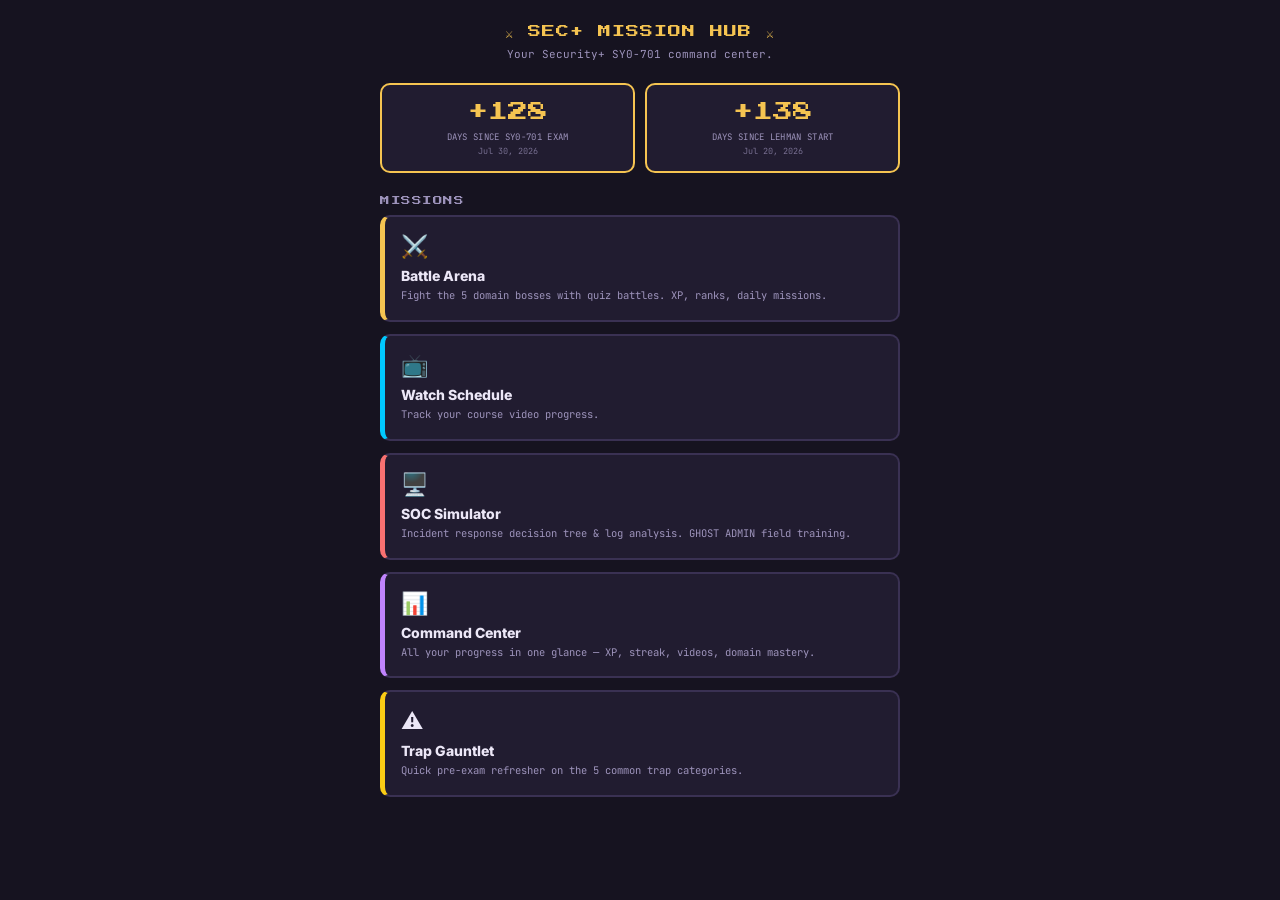
==== commit 2446d3a9: "Restructure into hub + game, add exam countdown, stub 4 new sections - index.html is now the Mission" ====
--- a/boss-tracker/index.html
+++ b/boss-tracker/index.html
@@ -9,881 +9,90 @@
 <meta name="apple-mobile-web-app-title" content="Sec+ Bosses">
 <link rel="manifest" href="manifest.json">
 <link rel="apple-touch-icon" href="icon-192.png">
-<title>Sec+ Boss Battle Tracker</title>
+<link rel="stylesheet" href="shared.css">
+<title>Sec+ Mission Hub</title>
 <style>
-  @import url('https://fonts.googleapis.com/css2?family=Press+Start+2P&family=JetBrains+Mono:wght@400;500;700&family=Inter:wght@400;600;700;800&display=swap');
+  .countdown-row{display:flex; gap:10px; margin-bottom:22px;}
+  .countdown-box{
+    flex:1; background:var(--panel); border:2px solid var(--gold); border-radius:10px;
+    padding:14px 8px; text-align:center;
+  }
+  .countdown-num{font-family:var(--pixel); font-size:20px; color:var(--gold); line-height:1.3;}
+  .countdown-lbl{font-family:var(--mono); font-size:9px; color:var(--text-dim); margin-top:6px; text-transform:uppercase; letter-spacing:.3px;}
+  .countdown-date{font-family:var(--mono); font-size:8.5px; color:var(--text-dim); margin-top:2px; opacity:.7;}
 
-  :root{
-    --bg-deep:#161320;
-    --panel:#211c30;
-    --panel-raised:#2b2440;
-    --line:#3a3153;
-    --text:#ece7f7;
-    --text-dim:#9d93bb;
-    --gold:#f5c451;
-    --cyan:#00c8ff;
-    --hp-green:#4ade80;
-    --hp-yellow:#facc15;
-    --hp-red:#f87171;
-    --pixel:'Press Start 2P', monospace;
-    --mono:'JetBrains Mono', monospace;
-    --sans:'Inter', sans-serif;
-  }
-  *{box-sizing:border-box; -webkit-tap-highlight-color:transparent;}
-  html,body{height:100%;}
-  body{
-    margin:0; background:var(--bg-deep); color:var(--text); font-family:var(--sans);
-    padding:20px 14px calc(20px + env(safe-area-inset-bottom));
-    overscroll-behavior:none;
-  }
-
-  .frame{max-width:520px; margin:0 auto;}
-  .title{
-    font-family:var(--pixel); font-size:13px; color:var(--gold); text-align:center;
-    letter-spacing:1px; margin-bottom:4px; line-height:1.8;
-  }
-  .subtitle{text-align:center; font-family:var(--mono); font-size:11px; color:var(--text-dim); margin-bottom:22px;}
-
-  /* ---------- Character panel ---------- */
-  .char-panel{
-    display:flex; align-items:center; gap:14px; background:var(--panel); border:2px solid var(--line);
-    border-radius:12px; padding:14px; margin-bottom:20px;
-  }
-  .avatar-wrap{width:64px; height:76px; position:relative; flex-shrink:0;}
-  .avatar{width:100%; height:100%; position:relative;}
-  .avatar .cape{
-    position:absolute; top:12px; left:-8px; width:80px; height:58px;
-    background:linear-gradient(180deg, var(--gold), rgba(245,196,81,0));
-    clip-path:polygon(22% 0%, 78% 0%, 100% 100%, 0% 100%);
-    opacity:0; transition:opacity .35s; z-index:0;
-  }
-  .avatar .hood{
-    position:absolute; top:8px; left:8px; width:48px; height:56px; background:var(--panel-raised);
-    border:2px solid var(--line); border-radius:24px 24px 14px 14px / 30px 30px 10px 10px; z-index:1;
-  }
-  .avatar .visor{
-    position:absolute; top:27px; left:16px; width:32px; height:11px; background:var(--cyan);
-    border-radius:6px; box-shadow:0 0 8px var(--cyan); z-index:2; transition:.3s;
-  }
-  .avatar .badge{
-    position:absolute; bottom:15px; left:26px; width:12px; height:12px; background:var(--gold);
-    border-radius:2px; transform:rotate(45deg); opacity:0; box-shadow:0 0 6px var(--gold); z-index:2; transition:.3s;
-  }
-  .avatar.rank-analyst .badge,
-  .avatar.rank-sentinel .badge,
-  .avatar.rank-full .badge{opacity:1;}
-  .avatar.rank-sentinel .cape,
-  .avatar.rank-full .cape{opacity:.85;}
-  .avatar.rank-sentinel .visor{background:var(--gold); box-shadow:0 0 10px var(--gold);}
-  .avatar.rank-full .visor{background:var(--hp-green); box-shadow:0 0 12px var(--hp-green);}
-  .avatar.rank-full .cape{opacity:1;}
-
-  .char-info{flex:1; min-width:0;}
-  .char-name{font-family:var(--sans); font-weight:800; font-size:13.5px;}
-  .char-rank{font-family:var(--mono); font-size:10.5px; color:var(--gold); margin-top:2px; margin-bottom:8px; letter-spacing:.4px;}
-  .xp-track{width:100%; height:9px; background:#120f1c; border-radius:5px; overflow:hidden; border:1px solid var(--line);}
-  .xp-fill{height:100%; background:var(--cyan); transition:width .4s ease;}
-  .xp-caption{font-family:var(--mono); font-size:9px; color:var(--text-dim); margin-top:5px;}
-
-  /* ---------- Daily quests ---------- */
-  .mission-card{background:var(--panel); border:2px solid var(--gold); border-radius:12px; padding:14px 16px; margin-bottom:14px;}
-  .mission-card.done{border-color:var(--hp-green);}
-  .mission-card.empty{border-color:var(--line);}
-  .mission-label{font-family:var(--pixel); font-size:9.5px; color:var(--gold); letter-spacing:.5px; margin-bottom:8px;}
-  .mission-card.done .mission-label{color:var(--hp-green);}
-  .mission-title{font-family:var(--sans); font-weight:700; font-size:13px; margin-bottom:6px; line-height:1.4;}
-  .mission-topics, .mission-target{font-family:var(--mono); font-size:10px; color:var(--text-dim); margin-bottom:4px;}
-  .mission-track{width:100%; height:8px; background:#120f1c; border-radius:5px; overflow:hidden; border:1px solid var(--line); margin-top:8px;}
-  .mission-fill{height:100%; background:var(--gold); transition:width .4s ease;}
-  .mission-card.done .mission-fill{background:var(--hp-green);}
-  .mission-caption{font-family:var(--mono); font-size:9px; color:var(--text-dim); margin-top:6px;}
-
-  .week-list{display:flex; flex-direction:column; gap:3px; margin-bottom:20px;}
-  .week-row{display:flex; align-items:center; gap:8px; font-family:var(--mono); font-size:10px; color:var(--text-dim); padding:6px 8px; border-radius:6px;}
-  .week-row.today{background:var(--panel-raised); color:var(--text);}
-  .week-row.done{color:var(--hp-green);}
-  .week-day{width:28px; flex-shrink:0; font-weight:700;}
-  .week-label{flex:1; overflow:hidden; text-overflow:ellipsis; white-space:nowrap;}
-  .week-check{flex-shrink:0; width:16px; text-align:center;}
-
-  .stat-row{display:flex; gap:10px; margin-bottom:22px;}
-  .stat-box{
-    flex:1; background:var(--panel); border:2px solid var(--line); border-radius:10px;
-    padding:12px 6px; text-align:center;
-  }
-  .stat-box .num{font-family:var(--pixel); font-size:17px; color:var(--cyan);}
-  .stat-box .lbl{font-family:var(--mono); font-size:8.5px; color:var(--text-dim); margin-top:6px; text-transform:uppercase; letter-spacing:.3px;}
-
-  .actions{display:flex; gap:10px; margin-bottom:12px;}
-  .action-btn{
-    flex:1; background:var(--panel-raised); border:2px solid var(--line); border-radius:10px;
-    color:var(--text); font-family:var(--sans); font-weight:700; font-size:12.5px; padding:16px 8px; cursor:pointer;
-    min-height:64px;
-  }
-  .action-btn:active{border-color:var(--gold); transform:scale(.98);}
-  .action-btn .plus{color:var(--gold); font-family:var(--mono); font-size:11px; display:block; margin-top:5px;}
-
-  .actions2{display:flex; gap:10px; margin-bottom:24px;}
-  .action-btn2{
-    flex:1; background:var(--panel); border:1px solid var(--line); border-radius:9px; color:var(--text-dim);
-    font-family:var(--mono); font-size:10px; padding:11px 8px; cursor:pointer; min-height:40px;
-  }
-  .action-btn2:active{border-color:var(--gold); color:var(--gold);}
-
-  .boss-list{display:flex; flex-direction:column; gap:12px;}
-  .boss{
-    background:var(--panel); border:2px solid var(--line); border-radius:10px; padding:14px 16px; cursor:pointer;
-  }
-  .boss:active{border-color:var(--gold);}
-  .boss-head{display:flex; justify-content:space-between; align-items:baseline; margin-bottom:2px; flex-wrap:wrap; gap:6px;}
-  .boss-title{font-family:var(--pixel); font-weight:400; font-size:11.5px; color:var(--text); letter-spacing:.5px;}
-  .boss-name{font-family:var(--sans); font-weight:700; font-size:11px; color:var(--text-dim);}
-  .boss-sub{font-family:var(--mono); font-size:10px; color:var(--text-dim); margin-bottom:8px;}
-  .hp-track{
-    width:100%; height:16px; background:#120f1c; border-radius:8px; overflow:hidden; border:1px solid var(--line);
-    margin-bottom:10px;
-  }
-  .hp-fill{height:100%; transition:width .4s ease; border-radius:8px;}
-  .boss-controls{display:flex; justify-content:space-between; align-items:center;}
-  .hp-text{font-family:var(--mono); font-size:10.5px; color:var(--text-dim);}
-  .bust-btn{
-    background:var(--panel-raised); border:1px solid var(--gold); color:var(--gold); font-family:var(--sans);
-    font-weight:700; font-size:11.5px; padding:9px 14px; border-radius:7px; cursor:pointer; min-height:40px;
-  }
-  .bust-btn:active{background:var(--gold); color:#231a0a;}
-  .defeated-tag{font-family:var(--pixel); font-size:8.5px; color:var(--hp-green); letter-spacing:1px;}
-
-  .flash{animation:flashPulse .5s ease;}
-  @keyframes flashPulse{
-    0%{box-shadow:0 0 0 0 rgba(245,196,81,.6);}
-    100%{box-shadow:0 0 0 12px rgba(245,196,81,0);}
-  }
-
-  .reset-row{text-align:center; margin-top:24px; padding-bottom:10px;}
-  .reset-link{font-family:var(--mono); font-size:10px; color:var(--text-dim); background:none; border:none; cursor:pointer; text-decoration:underline;}
-
-  .toast{
-    position:fixed; bottom:24px; left:50%; transform:translateX(-50%) translateY(20px); opacity:0;
-    background:var(--panel-raised); border:2px solid var(--gold); color:var(--gold); font-family:var(--pixel);
-    font-size:9.5px; padding:12px 16px; border-radius:8px; transition:.25s; pointer-events:none; z-index:100;
-    max-width:88%; text-align:center;
-  }
-  .toast.show{opacity:1; transform:translateX(-50%) translateY(0);}
-
-  /* ---------- Battle modal ---------- */
-  .modal-overlay{
-    position:fixed; inset:0; background:rgba(10,8,16,.86); display:flex; align-items:center; justify-content:center;
-    z-index:200; padding:16px; opacity:0; pointer-events:none; transition:opacity .2s;
-  }
-  .modal-overlay.show{opacity:1; pointer-events:auto;}
-  .battle-modal{
-    background:var(--panel); border:2px solid var(--gold); border-radius:14px; max-width:480px; width:100%;
-    max-height:88vh; overflow-y:auto; padding:20px; position:relative;
-  }
-  .modal-close{
-    position:absolute; top:10px; right:10px; background:none; border:none; color:var(--text-dim);
-    font-family:var(--mono); font-size:18px; cursor:pointer; padding:6px 10px; line-height:1;
-  }
-  .modal-close:active{color:var(--gold);}
-
-  .battle-boss-title{font-family:var(--pixel); font-size:13px; color:var(--gold); margin-bottom:6px; padding-right:24px;}
-  .battle-boss-sub{font-family:var(--mono); font-size:10px; color:var(--text-dim); margin-bottom:16px;}
-  .battle-hp-track{width:100%; height:14px; background:#120f1c; border-radius:7px; overflow:hidden; border:1px solid var(--line); margin-bottom:18px;}
-  .battle-hp-fill{height:100%; transition:width .4s ease;}
-
-  .flavor-text{font-family:var(--sans); font-size:13.5px; line-height:1.6; color:var(--text); margin-bottom:20px; font-style:italic;}
-  .engage-btn{
-    width:100%; background:var(--gold); color:#231a0a; border:none; border-radius:9px; font-family:var(--sans);
-    font-weight:800; font-size:13.5px; padding:14px; cursor:pointer;
-  }
-  .engage-btn:active{transform:scale(.98);}
-
-  .q-text{font-family:var(--sans); font-weight:700; font-size:14px; line-height:1.5; margin-bottom:16px;}
-  .q-options{display:flex; flex-direction:column; gap:9px;}
-  .q-opt{
-    background:var(--panel-raised); border:2px solid var(--line); border-radius:9px; color:var(--text);
-    font-family:var(--sans); font-size:12.5px; text-align:left; padding:12px 14px; cursor:pointer; min-height:44px;
-  }
-  .q-opt:active{border-color:var(--gold);}
-  .q-opt.correct{border-color:var(--hp-green); background:rgba(74,222,128,.12); color:var(--hp-green);}
-  .q-opt.incorrect{border-color:var(--hp-red); background:rgba(248,113,113,.12); color:var(--hp-red);}
-  .q-opt:disabled{cursor:default;}
-  .q-meta{font-family:var(--mono); font-size:9.5px; color:var(--text-dim); margin-top:14px; text-align:center;}
-
-  .defeat-banner{
-    font-family:var(--pixel); font-size:12px; color:var(--hp-green); text-align:center; letter-spacing:1px;
-    border:2px solid var(--hp-green); border-radius:9px; padding:14px; margin-bottom:16px; background:rgba(74,222,128,.08);
-  }
-  .quest-banner{
-    font-family:var(--pixel); font-size:10px; color:var(--gold); text-align:center; letter-spacing:.5px;
-    border:2px solid var(--gold); border-radius:9px; padding:12px; margin-bottom:16px; background:rgba(245,196,81,.08);
-    line-height:1.6;
-  }
-  .briefing-head{
-    font-family:var(--pixel); font-size:10.5px; letter-spacing:.5px; margin-bottom:10px;
-  }
-  .briefing-head.hit{color:var(--hp-green);}
-  .briefing-head.miss{color:var(--hp-red);}
-  .briefing-card{
-    background:var(--panel-raised); border:1px solid var(--line); border-radius:10px; padding:14px 16px; margin-bottom:18px;
-  }
-  .briefing-lede{font-family:var(--sans); font-size:12px; color:var(--text-dim); font-style:italic; margin-bottom:10px;}
-  .briefing-answer{font-family:var(--mono); font-size:11px; color:var(--gold); margin-bottom:8px;}
-  .briefing-why{font-family:var(--sans); font-size:13px; line-height:1.55;}
-  .xp-pill{
-    display:inline-block; font-family:var(--mono); font-size:10.5px; color:var(--cyan); background:rgba(0,200,255,.1);
-    border:1px solid var(--cyan); border-radius:20px; padding:4px 10px; margin-bottom:14px;
-  }
-  .continue-btn{
-    width:100%; background:var(--panel-raised); border:2px solid var(--gold); color:var(--gold); border-radius:9px;
-    font-family:var(--sans); font-weight:800; font-size:13px; padding:13px; cursor:pointer;
-  }
-  .continue-btn:active{background:var(--gold); color:#231a0a;}
+  .section-lbl{font-family:var(--pixel); font-size:9.5px; color:var(--text-dim); letter-spacing:.5px; margin:20px 0 10px;}
 </style>
 </head>
 <body>
 <div class="frame">
-  <div class="title">⚔ SEC+ BOSS BATTLE TRACKER ⚔</div>
-  <div class="subtitle">5 domains. 5 bosses. every correct answer is a hit.</div>
+  <div class="title">⚔ SEC+ MISSION HUB ⚔</div>
+  <div class="subtitle">Your Security+ SY0-701 command center.</div>
 
-  <div class="char-panel">
-    <div class="avatar-wrap"><div class="avatar" id="avatar">
-      <div class="cape"></div>
-      <div class="hood"></div>
-      <div class="visor"></div>
-      <div class="badge"></div>
-    </div></div>
-    <div class="char-info">
-      <div class="char-name">AGENT DAJONI</div>
-      <div class="char-rank" id="charRank">SOC Recruit</div>
-      <div class="xp-track"><div class="xp-fill" id="xpFill"></div></div>
-      <div class="xp-caption" id="xpCaption"></div>
-    </div>
-  </div>
+  <div class="countdown-row" id="countdownRow"></div>
 
-  <div id="questSection"></div>
-
-  <div class="stat-row">
-    <div class="stat-box"><div class="num" id="xpTotal">0</div><div class="lbl">Total XP</div></div>
-    <div class="stat-box"><div class="num" id="streakNum">0</div><div class="lbl">Day Streak</div></div>
-    <div class="stat-box"><div class="num" id="bustedTotal">0/43</div><div class="lbl">Busted</div></div>
-  </div>
-
-  <div class="actions">
-    <button class="action-btn" onclick="logAction('anki')">📇 Anki done<span class="plus">+10 XP</span></button>
-    <button class="action-btn" onclick="logAction('obsidian')">📓 Logged entry<span class="plus">+5 XP</span></button>
-  </div>
-
-  <div class="actions2">
-    <button class="action-btn2" onclick="exportAnki()">📤 Export not-mastered (Anki)</button>
-    <button class="action-btn2" onclick="document.getElementById('importFile').click()">📥 Import new exam</button>
-    <input type="file" id="importFile" accept="application/json" style="display:none">
-  </div>
-
-  <div class="boss-list" id="bossList"></div>
-
-  <div class="reset-row">
-    <button class="reset-link" onclick="resetProgress()">reset all progress</button>
+  <div class="section-lbl">MISSIONS</div>
+  <div class="card-grid">
+    <a class="hub-card" href="game.html" style="--card-accent:var(--gold); border-left-color:var(--gold);">
+      <span class="hub-card-icon">⚔️</span>
+      <div class="hub-card-title">Battle Arena</div>
+      <div class="hub-card-desc">Fight the 5 domain bosses with quiz battles. XP, ranks, daily missions.</div>
+    </a>
+    <a class="hub-card" href="schedule.html" style="--card-accent:var(--cyan); border-left-color:var(--cyan);">
+      <span class="hub-card-icon">📺</span>
+      <div class="hub-card-title">Watch Schedule</div>
+      <div class="hub-card-desc">Track your course video progress.</div>
+    </a>
+    <a class="hub-card" href="socvisualizer.html" style="--card-accent:var(--dom-4); border-left-color:var(--dom-4);">
+      <span class="hub-card-icon">🖥️</span>
+      <div class="hub-card-title">SOC Simulator</div>
+      <div class="hub-card-desc">Incident response decision tree &amp; log analysis. GHOST ADMIN field training.</div>
+    </a>
+    <a class="hub-card" href="stats.html" style="--card-accent:var(--violet); border-left-color:var(--violet);">
+      <span class="hub-card-icon">📊</span>
+      <div class="hub-card-title">Command Center</div>
+      <div class="hub-card-desc">All your progress in one glance — XP, streak, videos, domain mastery.</div>
+    </a>
+    <a class="hub-card" href="traps.html" style="--card-accent:var(--hp-yellow); border-left-color:var(--hp-yellow);">
+      <span class="hub-card-icon">⚠️</span>
+      <div class="hub-card-title">Trap Gauntlet</div>
+      <div class="hub-card-desc">Quick pre-exam refresher on the 5 common trap categories.</div>
+    </a>
   </div>
 </div>
 
-<div class="toast" id="toast"></div>
-
-<div class="modal-overlay" id="battleOverlay">
-  <div class="battle-modal" id="battleModal">
-    <button class="modal-close" onclick="closeBattle()">✕</button>
-    <div id="battleContent"></div>
-  </div>
-</div>
-
+<script src="shared.js"></script>
 <script>
-const BOSSES = [
-  {id:'d4', domain:'4.0', title:'GHOST ADMIN', domainLabel:'Domain 4.0 — Security Operations', maxHp:15,
-    flavor:"A hijacked administrator account, still carrying valid credentials. It moves through the network like it belongs there — because once, it did."},
-  {id:'d2', domain:'2.0', title:'VECTORWRAITH', domainLabel:'Domain 2.0 — Threats, Vulnerabilities & Mitigations', maxHp:8,
-    flavor:"It has no fixed form — phishing lure, rogue access point, injected packet. Name the vector before it reshapes into the next one."},
-  {id:'d3', domain:'3.0', title:'BASTION PRIME', domainLabel:'Domain 3.0 — Security Architecture', maxHp:8,
-    flavor:"A living fortress built from firewalls, zones, and redundant systems. Every wall is a design decision — find the ones that hold."},
-  {id:'d5', domain:'5.0', title:'THE AUDITOR-GENERAL', domainLabel:'Domain 5.0 — Security Program Management', maxHp:7,
-    flavor:"It carries a risk register in one hand and a compliance checklist in the other. It cannot be intimidated — only satisfied."},
-  {id:'d1', domain:'1.0', title:'ROOT WARDEN', domainLabel:'Domain 1.0 — General Security Concepts', maxHp:5,
-    flavor:"Guardian of the root of trust. Old, foundational, and unwilling to authenticate anything it doesn't recognize."},
-];
-
-const RANKS = [
-  {title:'SOC Recruit', floor:0,   next:75,  css:'rank-recruit'},
-  {title:'Analyst',     floor:75,  next:200, css:'rank-analyst'},
-  {title:'Sentinel',    floor:200, next:400, css:'rank-sentinel'},
-  {title:'Full Analyst',floor:400, next:null,css:'rank-full'},
-];
-
-const STORAGE_KEY = 'secplus-boss-tracker-state';
-const REVIEW_XP = 2;
-const HIT_XP = 5;
-const QUEST_BONUS_XP = 15;
-
-let baseQuestionBank = [];
-let questionBank = [];
-let QUESTS = [];
-
-let state = {
-  xp: 0,
-  busted: {d4:0, d2:0, d3:0, d5:0, d1:0},
-  logDates: [],
-  metBosses: {d4:false, d2:false, d3:false, d5:false, d1:false},
-  qstats: {},
-  completedQuests: {},
-  dailyEngagement: {},
-  maxHpOverrides: {},
-  importedQuestions: []
-};
-
-let battle = null; // {bossId, queue:[qid,...], pos, currentQid, shuffledOptions}
-
-function escapeHtml(str){
-  return String(str).replace(/[&<>"']/g, ch => ({'&':'&amp;','<':'&lt;','>':'&gt;','"':'&quot;',"'":'&#39;'}[ch]));
+function daysUntil(y, m, d){
+  const now = new Date();
+  const today = new Date(now.getFullYear(), now.getMonth(), now.getDate());
+  const target = new Date(y, m, d);
+  return Math.round((target - today) / 86400000);
 }
 
-function loadState(){
-  try{
-    const raw = localStorage.getItem(STORAGE_KEY);
-    if(raw){
-      const loaded = JSON.parse(raw);
-      state = Object.assign({}, state, loaded);
-      state.busted = Object.assign({d4:0,d2:0,d3:0,d5:0,d1:0}, loaded.busted || {});
-      state.metBosses = Object.assign({d4:false,d2:false,d3:false,d5:false,d1:false}, loaded.metBosses || {});
-      state.qstats = loaded.qstats || {};
-      state.logDates = loaded.logDates || [];
-      state.completedQuests = loaded.completedQuests || {};
-      state.dailyEngagement = loaded.dailyEngagement || {};
-      state.maxHpOverrides = loaded.maxHpOverrides || {};
-      state.importedQuestions = loaded.importedQuestions || [];
-    }
-  }catch(e){ /* first run, no saved state */ }
-}
-function saveState(){
-  try{
-    localStorage.setItem(STORAGE_KEY, JSON.stringify(state));
-  }catch(e){ console.error('save failed', e); }
+function countdownTile(days, label, dateLabel){
+  let numText;
+  if(days > 0) numText = `${days}`;
+  else if(days === 0) numText = 'TODAY';
+  else numText = `+${Math.abs(days)}`;
+  const lbl = days > 0 ? `days to ${label}` : days === 0 ? label : `days since ${label}`;
+  return `
+    <div class="countdown-box">
+      <div class="countdown-num">${numText}</div>
+      <div class="countdown-lbl">${lbl}</div>
+      <div class="countdown-date">${dateLabel}</div>
+    </div>`;
 }
 
-function pad2(n){ return String(n).padStart(2,'0'); }
-function ymd(y,m,d){ return `${y}-${pad2(m+1)}-${pad2(d)}`; }
-function todayStr(){ const d = new Date(); return ymd(d.getFullYear(), d.getMonth(), d.getDate()); }
-
-function computeStreak(){
-  if(state.logDates.length === 0) return 0;
-  const dates = [...new Set(state.logDates)].sort().reverse();
-  let streak = 0;
-  let cursor = new Date();
-  for(let i=0;i<dates.length;i++){
-    const expected = ymd(cursor.getFullYear(), cursor.getMonth(), cursor.getDate());
-    if(dates[i] === expected){
-      streak++;
-      cursor.setDate(cursor.getDate()-1);
-    } else {
-      break;
-    }
-  }
-  return streak;
+function renderCountdowns(){
+  const examDays = daysUntil(2026, 6, 30);
+  const jobDays = daysUntil(2026, 6, 20);
+  document.getElementById('countdownRow').innerHTML =
+    countdownTile(examDays, 'SY0-701 EXAM', 'Jul 30, 2026') +
+    countdownTile(jobDays, 'LEHMAN START', 'Jul 20, 2026');
 }
 
-function showToast(msg){
-  const t = document.getElementById('toast');
-  t.textContent = msg;
-  t.classList.add('show');
-  clearTimeout(showToast._t);
-  showToast._t = setTimeout(()=>t.classList.remove('show'), 1700);
-}
-
-function logAction(type){
-  const xpGain = type === 'anki' ? 10 : 5;
-  state.xp += xpGain;
-  state.logDates.push(todayStr());
-  saveState();
-  render();
-  showToast(`+${xpGain} XP EARNED`);
-  if(navigator.vibrate) navigator.vibrate(15);
-}
-
-function resetProgress(){
-  if(!confirm('Reset all XP, streak, and boss progress? This cannot be undone.')) return;
-  state = {
-    xp:0, busted:{d4:0,d2:0,d3:0,d5:0,d1:0}, logDates:[],
-    metBosses:{d4:false,d2:false,d3:false,d5:false,d1:false}, qstats:{},
-    completedQuests:{}, dailyEngagement:{}, maxHpOverrides:{}, importedQuestions:[]
-  };
-  questionBank = [...baseQuestionBank];
-  saveState();
-  render();
-}
-
-function hpColor(pct){
-  if(pct >= 60) return 'var(--hp-red)';
-  if(pct >= 25) return 'var(--hp-yellow)';
-  return 'var(--hp-green)';
-}
-
-function bossMaxHp(boss){
-  const override = state.maxHpOverrides && state.maxHpOverrides[boss.id];
-  return override === undefined ? boss.maxHp : override;
-}
-
-function getRank(xp){
-  let r = RANKS[0];
-  for(const rank of RANKS){ if(xp >= rank.floor) r = rank; }
-  return r;
-}
-
-function renderCharPanel(){
-  const rank = getRank(state.xp);
-  const avatar = document.getElementById('avatar');
-  avatar.className = 'avatar ' + rank.css;
-  document.getElementById('charRank').textContent = rank.title;
-  const fillPct = rank.next ? Math.min(100, ((state.xp - rank.floor) / (rank.next - rank.floor)) * 100) : 100;
-  document.getElementById('xpFill').style.width = fillPct + '%';
-  document.getElementById('xpCaption').textContent = rank.next
-    ? `${state.xp} / ${rank.next} XP to ${RANKS[RANKS.indexOf(rank)+1].title}`
-    : `${state.xp} XP — max rank reached`;
-}
-
-function engagementForQuest(quest){
-  const day = state.dailyEngagement[quest.dateStr] || {};
-  return quest.targetBosses.reduce((sum,bid)=> sum + (day[bid]||0), 0);
-}
-
-function renderQuestsSection(){
-  const container = document.getElementById('questSection');
-  if(!QUESTS.length){ container.innerHTML = ''; return; }
-  const today = todayStr();
-  const todayQuest = QUESTS.find(q=>q.dateStr === today);
-
-  let heroHtml;
-  if(todayQuest){
-    const engaged = engagementForQuest(todayQuest);
-    const done = !!state.completedQuests[todayQuest.dateStr];
-    const pct = Math.min(100, (engaged/todayQuest.threshold)*100);
-    const bossTitles = todayQuest.targetBosses.map(bid=>BOSSES.find(b=>b.id===bid).title).join(' + ');
-    heroHtml = `
-      <div class="mission-card ${done?'done':''}">
-        <div class="mission-label">${done ? "✅ TODAY'S MISSION — COMPLETE" : "🎯 TODAY'S MISSION"}</div>
-        <div class="mission-title">${escapeHtml(todayQuest.label)}</div>
-        ${todayQuest.topics.length ? `<div class="mission-topics">Focus: ${escapeHtml(todayQuest.topics.join(', '))}</div>` : ''}
-        <div class="mission-target">Target: ${escapeHtml(bossTitles)}</div>
-        <div class="mission-track"><div class="mission-fill" style="width:${pct}%"></div></div>
-        <div class="mission-caption">${Math.min(engaged,todayQuest.threshold)} / ${todayQuest.threshold} questions engaged</div>
-      </div>`;
-  } else {
-    heroHtml = `<div class="mission-card empty"><div class="mission-label">🎯 TODAY'S MISSION</div><div class="mission-title">No mission scheduled today — free drill any boss you like.</div></div>`;
-  }
-
-  const weekHtml = QUESTS.map(q=>{
-    const isToday = q.dateStr === today;
-    const done = !!state.completedQuests[q.dateStr];
-    return `<div class="week-row ${isToday?'today':''} ${done?'done':''}">
-      <span class="week-day">${escapeHtml(q.weekday)}</span>
-      <span class="week-label">${escapeHtml(q.label)}</span>
-      <span class="week-check">${done ? '✅' : isToday ? '▶' : ''}</span>
-    </div>`;
-  }).join('');
-
-  container.innerHTML = heroHtml + `<div class="week-list">${weekHtml}</div>`;
-}
-
-function render(flash, flashBoss){
-  document.getElementById('xpTotal').textContent = state.xp;
-  document.getElementById('streakNum').textContent = computeStreak();
-  const totalBusted = Object.values(state.busted).reduce((a,b)=>a+b,0);
-  const totalMax = BOSSES.reduce((a,b)=>a+bossMaxHp(b),0);
-  document.getElementById('bustedTotal').textContent = `${totalBusted}/${totalMax}`;
-
-  renderCharPanel();
-  renderQuestsSection();
-
-  const list = document.getElementById('bossList');
-  list.innerHTML = '';
-  BOSSES.forEach(boss=>{
-    const maxHp = bossMaxHp(boss);
-    const busted = state.busted[boss.id];
-    const hpRemaining = maxHp - busted;
-    const pctRemaining = (hpRemaining / maxHp) * 100;
-    const defeated = hpRemaining <= 0;
-
-    const div = document.createElement('div');
-    div.className = 'boss' + (flashBoss === boss.id ? ' flash' : '');
-    div.onclick = ()=>openBattle(boss.id);
-    div.innerHTML = `
-      <div class="boss-head">
-        <span class="boss-title">${boss.title}</span>
-        ${defeated ? '<span class="defeated-tag">DEFEATED</span>' : ''}
-      </div>
-      <div class="boss-name">${boss.domainLabel}</div>
-      <div class="boss-sub">${hpRemaining} / ${maxHp} HP · ${Math.round((busted/maxHp)*100)}% mastery</div>
-      <div class="hp-track"><div class="hp-fill" style="width:${pctRemaining}%; background:${hpColor(pctRemaining)}"></div></div>
-      <div class="boss-controls">
-        <span class="hp-text">${busted} traps busted</span>
-        <button class="bust-btn" onclick="event.stopPropagation(); openBattle('${boss.id}')">${defeated ? '🗡 Review' : '⚔ Battle'}</button>
-      </div>
-    `;
-    list.appendChild(div);
-  });
-}
-
-/* ---------- Battle mode ---------- */
-
-function qstatFor(qid, q){
-  if(!state.qstats[qid]){
-    state.qstats[qid] = { box: q.gotRightAttempt1 ? 1 : 0, streak:0, seen:0, right:0, wrong:0 };
-  }
-  return state.qstats[qid];
-}
-
-function buildQueue(bossId){
-  const boss = BOSSES.find(b=>b.id===bossId);
-  const questions = questionBank.filter(q=>q.domain===boss.domain);
-  questions.forEach(q=>qstatFor(q.id, q));
-  const sorted = [...questions].sort((a,b)=>{
-    const sa = state.qstats[a.id], sb = state.qstats[b.id];
-    if(sa.box !== sb.box) return sa.box - sb.box;
-    if(sa.seen !== sb.seen) return sa.seen - sb.seen;
-    return Math.random() - 0.5;
-  });
-  return sorted.map(q=>q.id);
-}
-
-function openBattle(bossId){
-  const boss = BOSSES.find(b=>b.id===bossId);
-  battle = { bossId, queue: [], pos: 0, shuffledOptions: null };
-  document.getElementById('battleOverlay').classList.add('show');
-  if(!state.metBosses[bossId]){
-    renderIntroScreen(boss);
-  } else {
-    startBattleQuestions(bossId);
-  }
-}
-
-function renderIntroScreen(boss){
-  const maxHp = bossMaxHp(boss);
-  const hpRemaining = maxHp - state.busted[boss.id];
-  const pct = (hpRemaining / maxHp) * 100;
-  document.getElementById('battleContent').innerHTML = `
-    <div class="battle-boss-title">${boss.title}</div>
-    <div class="battle-boss-sub">${boss.domainLabel}</div>
-    <div class="battle-hp-track"><div class="battle-hp-fill" style="width:${pct}%; background:${hpColor(pct)}"></div></div>
-    <div class="flavor-text">${boss.flavor}</div>
-    <button class="engage-btn" onclick="startBattleQuestions('${boss.id}')">⚔ ENGAGE</button>
-  `;
-}
-
-function startBattleQuestions(bossId){
-  state.metBosses[bossId] = true;
-  saveState();
-  battle.queue = buildQueue(bossId);
-  battle.pos = 0;
-  renderQuestionScreen();
-}
-
-function renderQuestionScreen(){
-  const boss = BOSSES.find(b=>b.id===battle.bossId);
-  if(battle.queue.length === 0){
-    document.getElementById('battleContent').innerHTML = `
-      <div class="battle-boss-title">${boss.title}</div>
-      <div class="flavor-text">No questions loaded for this domain yet.</div>
-    `;
-    return;
-  }
-  if(battle.pos >= battle.queue.length){
-    battle.queue = buildQueue(battle.bossId);
-    battle.pos = 0;
-  }
-  const qid = battle.queue[battle.pos];
-  const q = questionBank.find(x=>x.id===qid);
-  battle.currentQid = qid;
-
-  const opts = [...q.options];
-  for(let i=opts.length-1;i>0;i--){
-    const j = Math.floor(Math.random()*(i+1));
-    [opts[i],opts[j]] = [opts[j],opts[i]];
-  }
-  battle.shuffledOptions = opts;
-
-  const maxHp = bossMaxHp(boss);
-  const hpRemaining = maxHp - state.busted[boss.id];
-  const pct = (hpRemaining / maxHp) * 100;
-  const defeated = hpRemaining <= 0;
-
-  document.getElementById('battleContent').innerHTML = `
-    <div class="battle-boss-title">${boss.title}${defeated ? ' · <span style="color:var(--hp-green)">DEFEATED</span>' : ''}</div>
-    <div class="battle-boss-sub">${boss.domainLabel} — ${hpRemaining}/${maxHp} HP${defeated ? ' (review mode)' : ''}</div>
-    <div class="battle-hp-track"><div class="battle-hp-fill" style="width:${pct}%; background:${hpColor(pct)}"></div></div>
-    <div class="q-text">${escapeHtml(q.question)}</div>
-    <div class="q-options" id="qOptions">
-      ${opts.map((o,i)=>`<button class="q-opt" data-idx="${i}" onclick="answerQuestion(${i})">${escapeHtml(o)}</button>`).join('')}
-    </div>
-    <div class="q-meta">${state.qstats[qid].box >= 2 ? 'mastered · spaced review' : state.qstats[qid].box === 1 ? 'review queue' : 'priority target'}</div>
-  `;
-}
-
-function answerQuestion(idx){
-  const boss = BOSSES.find(b=>b.id===battle.bossId);
-  const maxHp = bossMaxHp(boss);
-  const q = questionBank.find(x=>x.id===battle.currentQid);
-  const chosen = battle.shuffledOptions[idx];
-  const correct = chosen === q.answer;
-  const stat = state.qstats[q.id];
-
-  document.querySelectorAll('#qOptions .q-opt').forEach(btn=>{
-    btn.disabled = true;
-    if(btn.textContent === q.answer) btn.classList.add('correct');
-    else if(btn.dataset.idx == idx && !correct) btn.classList.add('incorrect');
-  });
-
-  stat.seen++;
-  const wasDefeatedAlready = state.busted[boss.id] >= maxHp;
-  let xpGain = 0;
-  let justDefeated = false;
-
-  if(correct){
-    stat.right++;
-    stat.streak++;
-    stat.box = stat.streak >= 2 ? 2 : 1;
-    if(!wasDefeatedAlready){
-      state.busted[boss.id]++;
-      xpGain = HIT_XP;
-      if(state.busted[boss.id] >= maxHp) justDefeated = true;
-    } else {
-      xpGain = REVIEW_XP;
-    }
-  } else {
-    stat.wrong++;
-    stat.streak = 0;
-    stat.box = 0;
-    const requeueAt = Math.min(battle.pos + 4, battle.queue.length);
-    battle.queue.splice(requeueAt, 0, q.id);
-  }
-
-  state.xp += xpGain;
-
-  const today = todayStr();
-  state.dailyEngagement[today] = state.dailyEngagement[today] || {};
-  state.dailyEngagement[today][boss.id] = (state.dailyEngagement[today][boss.id] || 0) + 1;
-  const completedQuest = checkQuestCompletion(today);
-
-  saveState();
-
-  setTimeout(()=>renderBriefing(q, correct, xpGain, justDefeated, completedQuest), 550);
-}
-
-function checkQuestCompletion(dateStr){
-  const quest = QUESTS.find(q=>q.dateStr === dateStr);
-  if(!quest) return null;
-  if(state.completedQuests[dateStr]) return null;
-  const engaged = engagementForQuest(quest);
-  if(engaged >= quest.threshold){
-    state.completedQuests[dateStr] = true;
-    state.xp += QUEST_BONUS_XP;
-    return quest;
-  }
-  return null;
-}
-
-function renderBriefing(q, correct, xpGain, justDefeated, completedQuest){
-  const boss = BOSSES.find(b=>b.id===battle.bossId);
-  const lede = correct
-    ? `You pierce ${boss.title}'s defenses. Recovered logs confirm:`
-    : `Your strike goes wide, but as ${boss.title} retaliates, fragments of intel spill loose:`;
-
-  document.getElementById('battleContent').innerHTML = `
-    ${justDefeated ? `<div class="defeat-banner">🏆 ${boss.title} DEFEATED</div>` : ''}
-    ${completedQuest ? `<div class="quest-banner">🎯 MISSION COMPLETE<br>"${escapeHtml(completedQuest.label)}" (+${QUEST_BONUS_XP} XP)</div>` : ''}
-    <div class="briefing-head ${correct ? 'hit' : 'miss'}">${correct ? '◆ HIT LANDED — INTEL EXTRACTED ◆' : '◆ MISS — INTEL LEAKED ANYWAY ◆'}</div>
-    ${xpGain > 0 ? `<div class="xp-pill">+${xpGain} XP</div>` : ''}
-    <div class="briefing-card">
-      <div class="briefing-lede">${lede}</div>
-      ${!correct ? `<div class="briefing-answer">Correct answer: ${escapeHtml(q.answer)}</div>` : ''}
-      <div class="briefing-why">${escapeHtml(q.why || '')}</div>
-    </div>
-    <button class="continue-btn" onclick="nextQuestion()">Continue ▶</button>
-  `;
-
-  render();
-}
-
-function nextQuestion(){
-  battle.pos++;
-  renderQuestionScreen();
-}
-
-function closeBattle(){
-  document.getElementById('battleOverlay').classList.remove('show');
-  battle = null;
-  render();
-}
-
-/* ---------- Daily quests ---------- */
-
-const MONTH_MAP = {Jan:0,Feb:1,Mar:2,Apr:3,May:4,Jun:5,Jul:6,Aug:7,Sep:8,Oct:9,Nov:10,Dec:11};
-const QUEST_LINE_RE = /^(Mon|Tue|Wed|Thu|Fri|Sat|Sun)\s+([A-Za-z]{3})\s+(\d{1,2})\s+—\s+(.+)$/;
-
-function parseQuests(mdText){
-  const year = new Date().getFullYear();
-  const quests = [];
-  for(const rawLine of mdText.split('\n')){
-    const line = rawLine.trim();
-    const m = line.match(QUEST_LINE_RE);
-    if(!m) continue;
-    const [, weekday, monAbbr, dayNum, rest] = m;
-    const monthIdx = MONTH_MAP[monAbbr];
-    if(monthIdx === undefined) continue;
-    const dateStr = ymd(year, monthIdx, parseInt(dayNum,10));
-    const colonIdx = rest.indexOf(':');
-    const label = colonIdx === -1 ? rest.trim() : rest.slice(0, colonIdx).trim();
-    const topicsPart = colonIdx === -1 ? '' : rest.slice(colonIdx+1).trim();
-    const topics = topicsPart ? topicsPart.split(',').map(t=>t.trim()).filter(Boolean) : [];
-    const domainMatches = [...label.matchAll(/Domain\s+(\d)/g)].map(x=>x[1]);
-    const targetBosses = domainMatches.length
-      ? domainMatches.map(dNum => BOSSES.find(b=>b.domain === `${dNum}.0`)).filter(Boolean).map(b=>b.id)
-      : BOSSES.map(b=>b.id);
-    const threshold = domainMatches.length ? Math.min(20, 5 * domainMatches.length) : 20;
-    quests.push({ weekday, dateStr, label, topics, targetBosses, threshold });
-  }
-  return quests;
-}
-
-async function loadQuests(){
-  try{
-    const res = await fetch('./week1_sprint.md');
-    const text = await res.text();
-    QUESTS = parseQuests(text);
-  }catch(e){
-    console.error('failed to load week1_sprint.md', e);
-    QUESTS = [];
-  }
-}
-
-/* ---------- Anki export ---------- */
-
-function cleanField(s){ return String(s).replace(/[\t\r\n]+/g, ' ').trim(); }
-
-function buildAnkiExportText(){
-  const notMastered = questionBank.filter(q => !(state.qstats[q.id] && state.qstats[q.id].box >= 2));
-  return notMastered.map(q=>{
-    const front = cleanField(`${q.question} Options: ${q.options.join(' | ')}`);
-    const back = cleanField(`${q.answer} — ${q.why || ''}`);
-    return `${front}\t${back}`;
-  }).join('\n');
-}
-
-function downloadTextFile(content, filename){
-  const blob = new Blob([content], {type:'text/plain'});
-  const url = URL.createObjectURL(blob);
-  const a = document.createElement('a');
-  a.href = url; a.download = filename;
-  document.body.appendChild(a);
-  a.click();
-  document.body.removeChild(a);
-  URL.revokeObjectURL(url);
-}
-
-function exportAnki(){
-  const content = buildAnkiExportText();
-  if(!content){ showToast('NOTHING TO EXPORT — ALL MASTERED'); return; }
-  downloadTextFile(content, 'secplus_anki_export.txt');
-  showToast('ANKI EXPORT DOWNLOADED');
-}
-
-/* ---------- Import future exam data ---------- */
-
-function applyImportedQuestions(){
-  (state.importedQuestions || []).forEach(q=>{
-    const idx = questionBank.findIndex(x=>x.id===q.id);
-    if(idx === -1) questionBank.push(q); else questionBank[idx] = q;
-  });
-}
-
-function mergeQuestionBank(incoming){
-  let added = 0, updated = 0;
-  const newWeakByDomain = {};
-  incoming.forEach(q=>{
-    if(!q || typeof q.id !== 'string' || typeof q.domain !== 'string' || typeof q.question !== 'string'
-       || !Array.isArray(q.options) || typeof q.answer !== 'string') return;
-    const idx = questionBank.findIndex(x=>x.id===q.id);
-    if(idx === -1){
-      questionBank.push(q);
-      added++;
-      if(q.gotRightAttempt1 === false){
-        newWeakByDomain[q.domain] = (newWeakByDomain[q.domain]||0) + 1;
-      }
-    } else {
-      questionBank[idx] = q;
-      updated++;
-    }
-  });
-
-  if(added === 0 && updated === 0){
-    showToast('NO VALID QUESTIONS FOUND');
-    return;
-  }
-
-  state.importedQuestions = state.importedQuestions || [];
-  incoming.forEach(q=>{
-    if(!q || typeof q.id !== 'string') return;
-    const idx = state.importedQuestions.findIndex(x=>x.id===q.id);
-    if(idx === -1) state.importedQuestions.push(q); else state.importedQuestions[idx] = q;
-  });
-
-  state.maxHpOverrides = state.maxHpOverrides || {};
-  Object.entries(newWeakByDomain).forEach(([domain, count])=>{
-    const boss = BOSSES.find(b=>b.domain===domain);
-    if(!boss) return;
-    const current = state.maxHpOverrides[boss.id] ?? boss.maxHp;
-    state.maxHpOverrides[boss.id] = current + count;
-  });
-
-  saveState();
-  render();
-  showToast(`IMPORTED: +${added} new / ${updated} updated`);
-}
-
-function handleImportFile(event){
-  const file = event.target.files[0];
-  event.target.value = '';
-  if(!file) return;
-  const reader = new FileReader();
-  reader.onload = () => {
-    try{
-      const incoming = JSON.parse(reader.result);
-      if(!Array.isArray(incoming)) throw new Error('Expected a JSON array');
-      mergeQuestionBank(incoming);
-    }catch(e){
-      console.error('import failed', e);
-      showToast('IMPORT FAILED — CHECK FILE FORMAT');
-    }
-  };
-  reader.onerror = () => showToast('IMPORT FAILED — COULD NOT READ FILE');
-  reader.readAsText(file);
-}
-
-/* ---------- Boot ---------- */
-
-async function loadQuestionBank(){
-  try{
-    const res = await fetch('./question_bank.json');
-    baseQuestionBank = await res.json();
-  }catch(e){
-    console.error('failed to load question_bank.json', e);
-    baseQuestionBank = [];
-  }
-}
-
-(async function init(){
-  loadState();
-  await Promise.all([loadQuestionBank(), loadQuests()]);
-  questionBank = [...baseQuestionBank];
-  applyImportedQuestions();
-  document.getElementById('importFile').addEventListener('change', handleImportFile);
-  render();
-})();
+renderCountdowns();
 
 if('serviceWorker' in navigator){
   window.addEventListener('load', ()=>{
--- a/boss-tracker/shared.css
+++ b/boss-tracker/shared.css
@@ -0,0 +1,82 @@
+@import url('https://fonts.googleapis.com/css2?family=Press+Start+2P&family=JetBrains+Mono:wght@400;500;700&family=Inter:wght@400;600;700;800&display=swap');
+
+:root{
+  --bg-deep:#161320;
+  --panel:#211c30;
+  --panel-raised:#2b2440;
+  --line:#3a3153;
+  --text:#ece7f7;
+  --text-dim:#9d93bb;
+  --gold:#f5c451;
+  --cyan:#00c8ff;
+  --violet:#c084fc;
+  --hp-green:#4ade80;
+  --hp-yellow:#facc15;
+  --hp-red:#f87171;
+  --pixel:'Press Start 2P', monospace;
+  --mono:'JetBrains Mono', monospace;
+  --sans:'Inter', sans-serif;
+
+  /* domain identity colors */
+  --dom-4:var(--hp-red);
+  --dom-2:var(--violet);
+  --dom-3:var(--cyan);
+  --dom-5:var(--gold);
+  --dom-1:var(--hp-green);
+}
+*{box-sizing:border-box; -webkit-tap-highlight-color:transparent;}
+html,body{height:100%;}
+body{
+  margin:0; background:var(--bg-deep); color:var(--text); font-family:var(--sans);
+  padding:20px 14px calc(20px + env(safe-area-inset-bottom));
+  overscroll-behavior:none;
+}
+
+.frame{max-width:520px; margin:0 auto;}
+.title{
+  font-family:var(--pixel); font-size:13px; color:var(--gold); text-align:center;
+  letter-spacing:1px; margin-bottom:4px; line-height:1.8;
+}
+.subtitle{text-align:center; font-family:var(--mono); font-size:11px; color:var(--text-dim); margin-bottom:22px;}
+
+.hub-link{
+  display:inline-flex; align-items:center; gap:6px; font-family:var(--mono); font-size:11px;
+  color:var(--text-dim); text-decoration:none; padding:8px 4px; margin-bottom:14px;
+}
+.hub-link:active{color:var(--gold);}
+
+.stat-row{display:flex; gap:10px; margin-bottom:22px;}
+.stat-box{
+  flex:1; background:var(--panel); border:2px solid var(--line); border-radius:10px;
+  padding:12px 6px; text-align:center;
+}
+.stat-box .num{font-family:var(--pixel); font-size:17px; color:var(--cyan);}
+.stat-box .lbl{font-family:var(--mono); font-size:8.5px; color:var(--text-dim); margin-top:6px; text-transform:uppercase; letter-spacing:.3px;}
+
+.toast{
+  position:fixed; bottom:24px; left:50%; transform:translateX(-50%) translateY(20px); opacity:0;
+  background:var(--panel-raised); border:2px solid var(--gold); color:var(--gold); font-family:var(--pixel);
+  font-size:9.5px; padding:12px 16px; border-radius:8px; transition:.25s; pointer-events:none; z-index:100;
+  max-width:88%; text-align:center;
+}
+.toast.show{opacity:1; transform:translateX(-50%) translateY(0);}
+
+/* ---------- Hub cards ---------- */
+.card-grid{display:flex; flex-direction:column; gap:12px;}
+.hub-card{
+  display:block; background:var(--panel); border:2px solid var(--line); border-left-width:5px;
+  border-radius:10px; padding:16px; text-decoration:none; color:var(--text);
+}
+.hub-card:active{border-color:var(--gold); border-left-color:var(--card-accent, var(--gold));}
+.hub-card-icon{font-size:22px; margin-bottom:8px; display:block;}
+.hub-card-title{font-family:var(--sans); font-weight:800; font-size:14px; margin-bottom:4px;}
+.hub-card-desc{font-family:var(--mono); font-size:10.5px; color:var(--text-dim); line-height:1.5;}
+
+/* ---------- Stub / coming soon ---------- */
+.stub-card{
+  background:var(--panel); border:2px solid var(--line); border-radius:12px; padding:24px 18px;
+  text-align:center; margin-top:20px;
+}
+.stub-icon{font-size:32px; margin-bottom:12px;}
+.stub-title{font-family:var(--pixel); font-size:12px; color:var(--gold); margin-bottom:10px; letter-spacing:.5px;}
+.stub-desc{font-family:var(--sans); font-size:13px; color:var(--text-dim); line-height:1.6;}
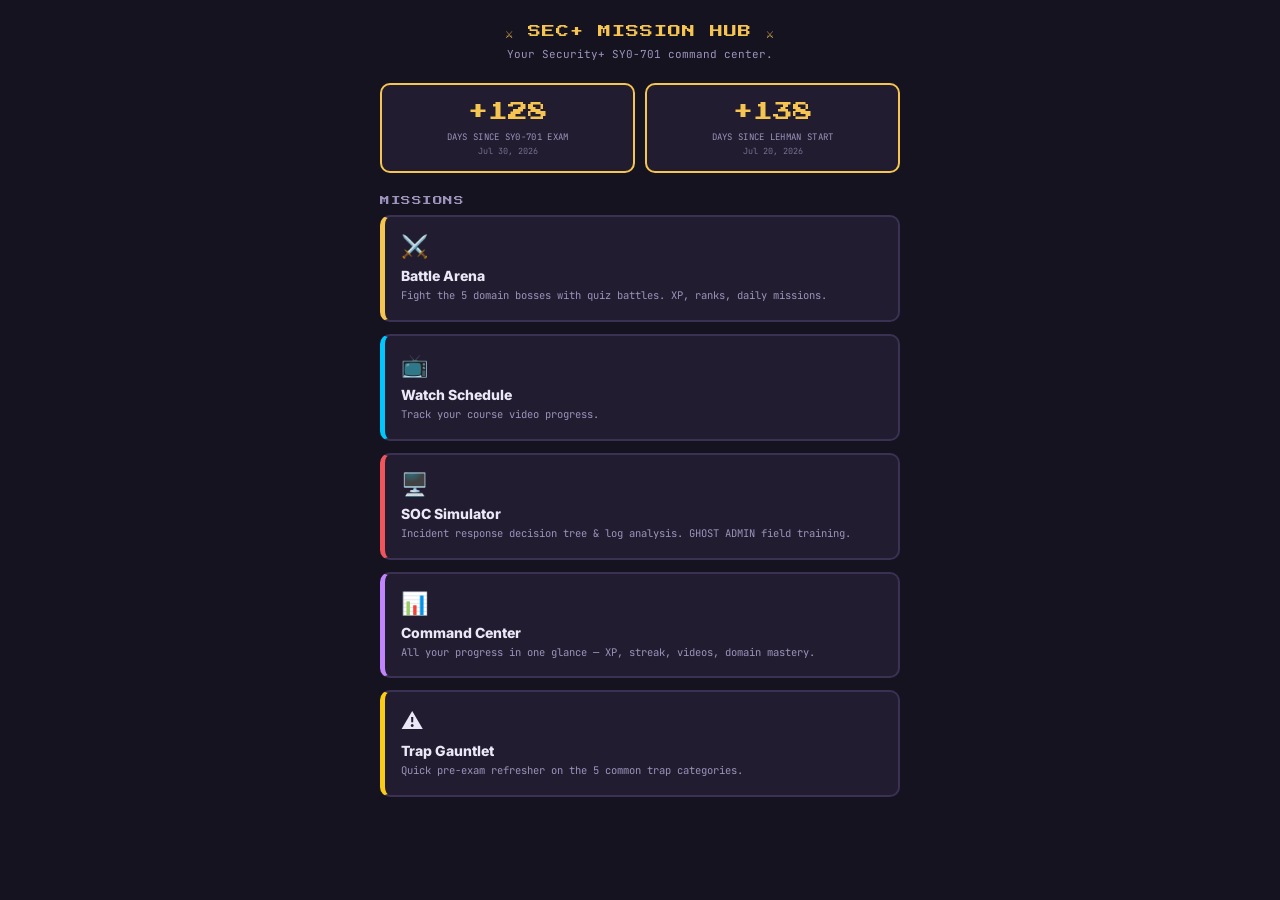
==== commit 00d626b3: "Reorganize boss-tracker/ into data/shared/icons subdirectories - data/question_bank.json, data/week1" ====
--- a/boss-tracker/index.html
+++ b/boss-tracker/index.html
@@ -8,8 +8,8 @@
 <meta name="apple-mobile-web-app-status-bar-style" content="black-translucent">
 <meta name="apple-mobile-web-app-title" content="Sec+ Bosses">
 <link rel="manifest" href="manifest.json">
-<link rel="apple-touch-icon" href="icon-192.png">
-<link rel="stylesheet" href="shared.css">
+<link rel="apple-touch-icon" href="icons/icon-192.png">
+<link rel="stylesheet" href="shared/base.css">
 <title>Sec+ Mission Hub</title>
 <style>
   .countdown-row{display:flex; gap:10px; margin-bottom:22px;}
@@ -33,27 +33,27 @@
 
   <div class="section-lbl">MISSIONS</div>
   <div class="card-grid">
-    <a class="hub-card" href="game.html" style="--card-accent:var(--gold); border-left-color:var(--gold);">
+    <a class="hub-card" data-accent="gold" href="game.html">
       <span class="hub-card-icon">⚔️</span>
       <div class="hub-card-title">Battle Arena</div>
       <div class="hub-card-desc">Fight the 5 domain bosses with quiz battles. XP, ranks, daily missions.</div>
     </a>
-    <a class="hub-card" href="schedule.html" style="--card-accent:var(--cyan); border-left-color:var(--cyan);">
+    <a class="hub-card" data-accent="cyan" href="schedule.html">
       <span class="hub-card-icon">📺</span>
       <div class="hub-card-title">Watch Schedule</div>
       <div class="hub-card-desc">Track your course video progress.</div>
     </a>
-    <a class="hub-card" href="socvisualizer.html" style="--card-accent:var(--dom-4); border-left-color:var(--dom-4);">
+    <a class="hub-card" data-accent="boss:d4" href="socvisualizer.html">
       <span class="hub-card-icon">🖥️</span>
       <div class="hub-card-title">SOC Simulator</div>
       <div class="hub-card-desc">Incident response decision tree &amp; log analysis. GHOST ADMIN field training.</div>
     </a>
-    <a class="hub-card" href="stats.html" style="--card-accent:var(--violet); border-left-color:var(--violet);">
+    <a class="hub-card" data-accent="violet" href="stats.html">
       <span class="hub-card-icon">📊</span>
       <div class="hub-card-title">Command Center</div>
       <div class="hub-card-desc">All your progress in one glance — XP, streak, videos, domain mastery.</div>
     </a>
-    <a class="hub-card" href="traps.html" style="--card-accent:var(--hp-yellow); border-left-color:var(--hp-yellow);">
+    <a class="hub-card" data-accent="yellow" href="traps.html">
       <span class="hub-card-icon">⚠️</span>
       <div class="hub-card-title">Trap Gauntlet</div>
       <div class="hub-card-desc">Quick pre-exam refresher on the 5 common trap categories.</div>
@@ -61,7 +61,7 @@
   </div>
 </div>
 
-<script src="shared.js"></script>
+<script src="shared/config.js"></script>
 <script>
 function daysUntil(y, m, d){
   const now = new Date();
@@ -92,7 +92,28 @@
     countdownTile(jobDays, 'LEHMAN START', 'Jul 20, 2026');
 }
 
+/* Card accents pull from shared/config.js so they can never drift from the
+   actual boss colors — "boss:<id>" resolves to that boss's live color. */
+const NAMED_ACCENTS = { gold:'#f5c451', cyan:'#00c8ff', violet:'#c084fc', yellow:'#facc15' };
+
+function resolveAccent(token){
+  if(token.startsWith('boss:')){
+    const boss = BOSSES.find(b=>b.id === token.slice(5));
+    return boss ? boss.color : NAMED_ACCENTS.gold;
+  }
+  return NAMED_ACCENTS[token] || NAMED_ACCENTS.gold;
+}
+
+function applyCardAccents(){
+  document.querySelectorAll('.hub-card[data-accent]').forEach(card=>{
+    const color = resolveAccent(card.dataset.accent);
+    card.style.borderLeftColor = color;
+    card.style.setProperty('--card-accent', color);
+  });
+}
+
 renderCountdowns();
+applyCardAccents();
 
 if('serviceWorker' in navigator){
   window.addEventListener('load', ()=>{
--- a/boss-tracker/shared/base.css
+++ b/boss-tracker/shared/base.css
@@ -0,0 +1,75 @@
+@import url('https://fonts.googleapis.com/css2?family=Press+Start+2P&family=JetBrains+Mono:wght@400;500;700&family=Inter:wght@400;600;700;800&display=swap');
+
+:root{
+  --bg-deep:#161320;
+  --panel:#211c30;
+  --panel-raised:#2b2440;
+  --line:#3a3153;
+  --text:#ece7f7;
+  --text-dim:#9d93bb;
+  --gold:#f5c451;
+  --cyan:#00c8ff;
+  --violet:#c084fc;
+  --hp-green:#4ade80;
+  --hp-yellow:#facc15;
+  --hp-red:#f87171;
+  --pixel:'Press Start 2P', monospace;
+  --mono:'JetBrains Mono', monospace;
+  --sans:'Inter', sans-serif;
+}
+*{box-sizing:border-box; -webkit-tap-highlight-color:transparent;}
+html,body{height:100%;}
+body{
+  margin:0; background:var(--bg-deep); color:var(--text); font-family:var(--sans);
+  padding:20px 14px calc(20px + env(safe-area-inset-bottom));
+  overscroll-behavior:none;
+}
+
+.frame{max-width:520px; margin:0 auto;}
+.title{
+  font-family:var(--pixel); font-size:13px; color:var(--gold); text-align:center;
+  letter-spacing:1px; margin-bottom:4px; line-height:1.8;
+}
+.subtitle{text-align:center; font-family:var(--mono); font-size:11px; color:var(--text-dim); margin-bottom:22px;}
+
+.hub-link{
+  display:inline-flex; align-items:center; gap:6px; font-family:var(--mono); font-size:11px;
+  color:var(--text-dim); text-decoration:none; padding:8px 4px; margin-bottom:14px;
+}
+.hub-link:active{color:var(--gold);}
+
+.stat-row{display:flex; gap:10px; margin-bottom:22px;}
+.stat-box{
+  flex:1; background:var(--panel); border:2px solid var(--line); border-radius:10px;
+  padding:12px 6px; text-align:center;
+}
+.stat-box .num{font-family:var(--pixel); font-size:17px; color:var(--cyan);}
+.stat-box .lbl{font-family:var(--mono); font-size:8.5px; color:var(--text-dim); margin-top:6px; text-transform:uppercase; letter-spacing:.3px;}
+
+.toast{
+  position:fixed; bottom:24px; left:50%; transform:translateX(-50%) translateY(20px); opacity:0;
+  background:var(--panel-raised); border:2px solid var(--gold); color:var(--gold); font-family:var(--pixel);
+  font-size:9.5px; padding:12px 16px; border-radius:8px; transition:.25s; pointer-events:none; z-index:100;
+  max-width:88%; text-align:center;
+}
+.toast.show{opacity:1; transform:translateX(-50%) translateY(0);}
+
+/* ---------- Hub cards ---------- */
+.card-grid{display:flex; flex-direction:column; gap:12px;}
+.hub-card{
+  display:block; background:var(--panel); border:2px solid var(--line); border-left-width:5px;
+  border-radius:10px; padding:16px; text-decoration:none; color:var(--text);
+}
+.hub-card:active{border-color:var(--gold); border-left-color:var(--card-accent, var(--gold));}
+.hub-card-icon{font-size:22px; margin-bottom:8px; display:block;}
+.hub-card-title{font-family:var(--sans); font-weight:800; font-size:14px; margin-bottom:4px;}
+.hub-card-desc{font-family:var(--mono); font-size:10.5px; color:var(--text-dim); line-height:1.5;}
+
+/* ---------- Stub / coming soon ---------- */
+.stub-card{
+  background:var(--panel); border:2px solid var(--line); border-radius:12px; padding:24px 18px;
+  text-align:center; margin-top:20px;
+}
+.stub-icon{font-size:32px; margin-bottom:12px;}
+.stub-title{font-family:var(--pixel); font-size:12px; color:var(--gold); margin-bottom:10px; letter-spacing:.5px;}
+.stub-desc{font-family:var(--sans); font-size:13px; color:var(--text-dim); line-height:1.6;}
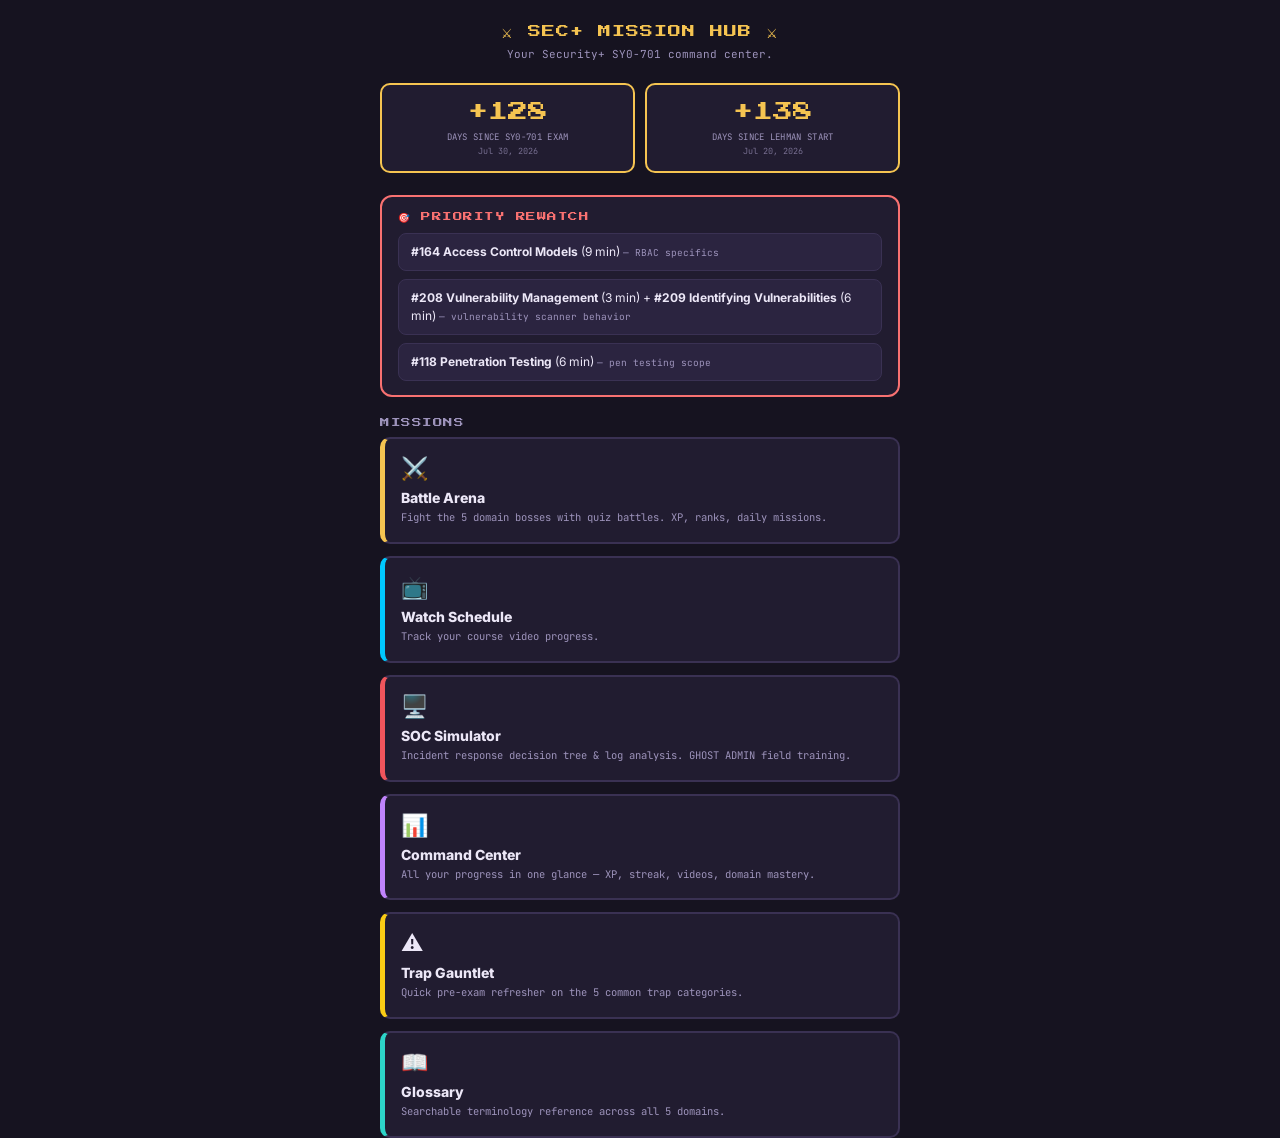
==== commit b6c7c8cb: "Add searchable glossary page and hub Priority Rewatch card - glossary.html: 52 terms across all 5 do" ====
--- a/boss-tracker/index.html
+++ b/boss-tracker/index.html
@@ -22,6 +22,16 @@
   .countdown-date{font-family:var(--mono); font-size:8.5px; color:var(--text-dim); margin-top:2px; opacity:.7;}
 
   .section-lbl{font-family:var(--pixel); font-size:9.5px; color:var(--text-dim); letter-spacing:.5px; margin:20px 0 10px;}
+
+  .rewatch-card{background:var(--panel); border:2px solid var(--hp-red); border-radius:12px; padding:14px 16px; margin-bottom:20px;}
+  .rewatch-label{font-family:var(--pixel); font-size:9.5px; color:var(--hp-red); letter-spacing:.5px; margin-bottom:10px;}
+  .rewatch-list{display:flex; flex-direction:column; gap:8px;}
+  .rewatch-item{
+    background:var(--panel-raised); border:1px solid var(--line); border-radius:8px; padding:9px 12px;
+    font-family:var(--sans); font-size:12px; line-height:1.5;
+  }
+  .rewatch-item b{color:var(--text);}
+  .rewatch-note{font-family:var(--mono); font-size:9.5px; color:var(--text-dim);}
 </style>
 </head>
 <body>
@@ -30,6 +40,15 @@
   <div class="subtitle">Your Security+ SY0-701 command center.</div>
 
   <div class="countdown-row" id="countdownRow"></div>
+
+  <div class="rewatch-card">
+    <div class="rewatch-label">🎯 PRIORITY REWATCH</div>
+    <div class="rewatch-list">
+      <div class="rewatch-item"><b>#164 Access Control Models</b> (9 min) <span class="rewatch-note">— RBAC specifics</span></div>
+      <div class="rewatch-item"><b>#208 Vulnerability Management</b> (3 min) + <b>#209 Identifying Vulnerabilities</b> (6 min) <span class="rewatch-note">— vulnerability scanner behavior</span></div>
+      <div class="rewatch-item"><b>#118 Penetration Testing</b> (6 min) <span class="rewatch-note">— pen testing scope</span></div>
+    </div>
+  </div>
 
   <div class="section-lbl">MISSIONS</div>
   <div class="card-grid">
@@ -57,6 +76,11 @@
       <span class="hub-card-icon">⚠️</span>
       <div class="hub-card-title">Trap Gauntlet</div>
       <div class="hub-card-desc">Quick pre-exam refresher on the 5 common trap categories.</div>
+    </a>
+    <a class="hub-card" data-accent="boss:d1" href="glossary.html">
+      <span class="hub-card-icon">📖</span>
+      <div class="hub-card-title">Glossary</div>
+      <div class="hub-card-desc">Searchable terminology reference across all 5 domains.</div>
     </a>
   </div>
 </div>
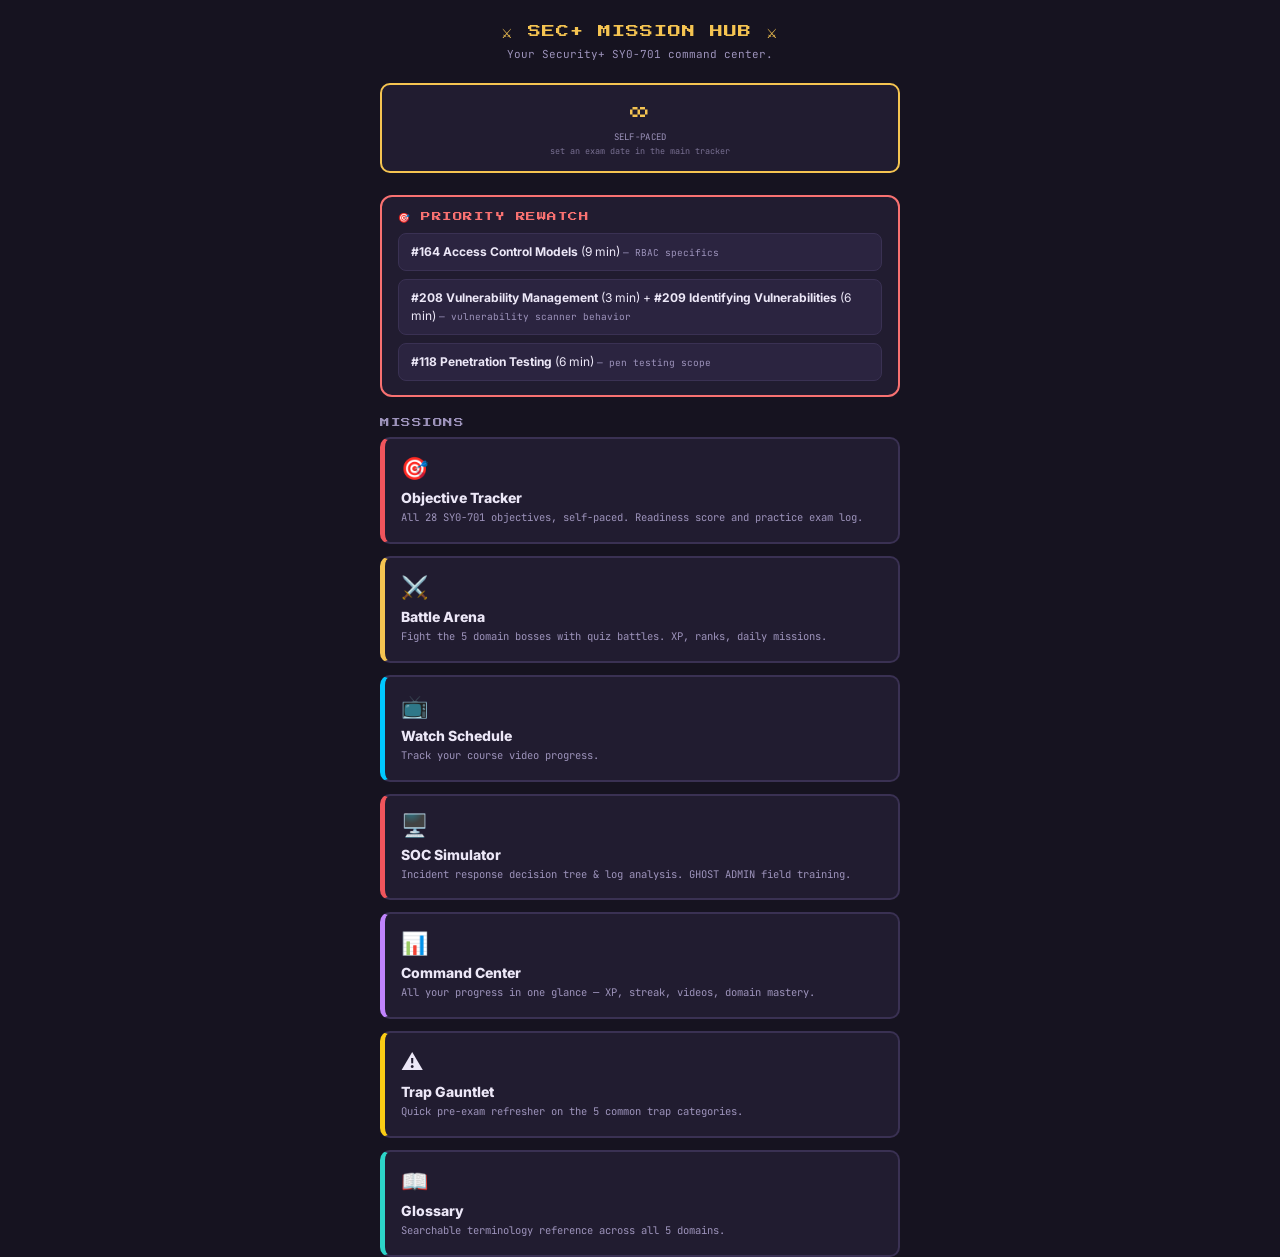
==== commit c0f08263: "feat: self-paced tracker covering all 28 SY0-701 objectives Replaces the dated 42-day sprint with an" ====
--- a/boss-tracker/index.html
+++ b/boss-tracker/index.html
@@ -52,6 +52,11 @@
 
   <div class="section-lbl">MISSIONS</div>
   <div class="card-grid">
+    <a class="hub-card" data-accent="boss:d4" href="../index.html">
+      <span class="hub-card-icon">🎯</span>
+      <div class="hub-card-title">Objective Tracker</div>
+      <div class="hub-card-desc">All 28 SY0-701 objectives, self-paced. Readiness score and practice exam log.</div>
+    </a>
     <a class="hub-card" data-accent="gold" href="game.html">
       <span class="hub-card-icon">⚔️</span>
       <div class="hub-card-title">Battle Arena</div>
@@ -109,11 +114,22 @@
 }
 
 function renderCountdowns(){
-  const examDays = daysUntil(2026, 6, 30);
-  const jobDays = daysUntil(2026, 6, 20);
-  document.getElementById('countdownRow').innerHTML =
-    countdownTile(examDays, 'SY0-701 EXAM', 'Jul 30, 2026') +
-    countdownTile(jobDays, 'LEHMAN START', 'Jul 20, 2026');
+  /* Self-paced: the exam date is optional and comes from the main tracker's settings. */
+  let examDate = '';
+  try { examDate = (JSON.parse(localStorage.getItem('secplus_selfpaced_v1') || '{}').examDate) || ''; } catch(e) {}
+  const row = document.getElementById('countdownRow');
+  if(examDate){
+    const [y, m, d] = examDate.split('-').map(Number);
+    const label = new Date(y, m - 1, d).toLocaleDateString('en-US', {month:'short', day:'numeric', year:'numeric'});
+    row.innerHTML = countdownTile(daysUntil(y, m - 1, d), 'SY0-701 EXAM', label);
+  } else {
+    row.innerHTML = `
+    <div class="countdown-box">
+      <div class="countdown-num">\u221e</div>
+      <div class="countdown-lbl">self-paced</div>
+      <div class="countdown-date">set an exam date in the main tracker</div>
+    </div>`;
+  }
 }
 
 /* Card accents pull from shared/config.js so they can never drift from the
